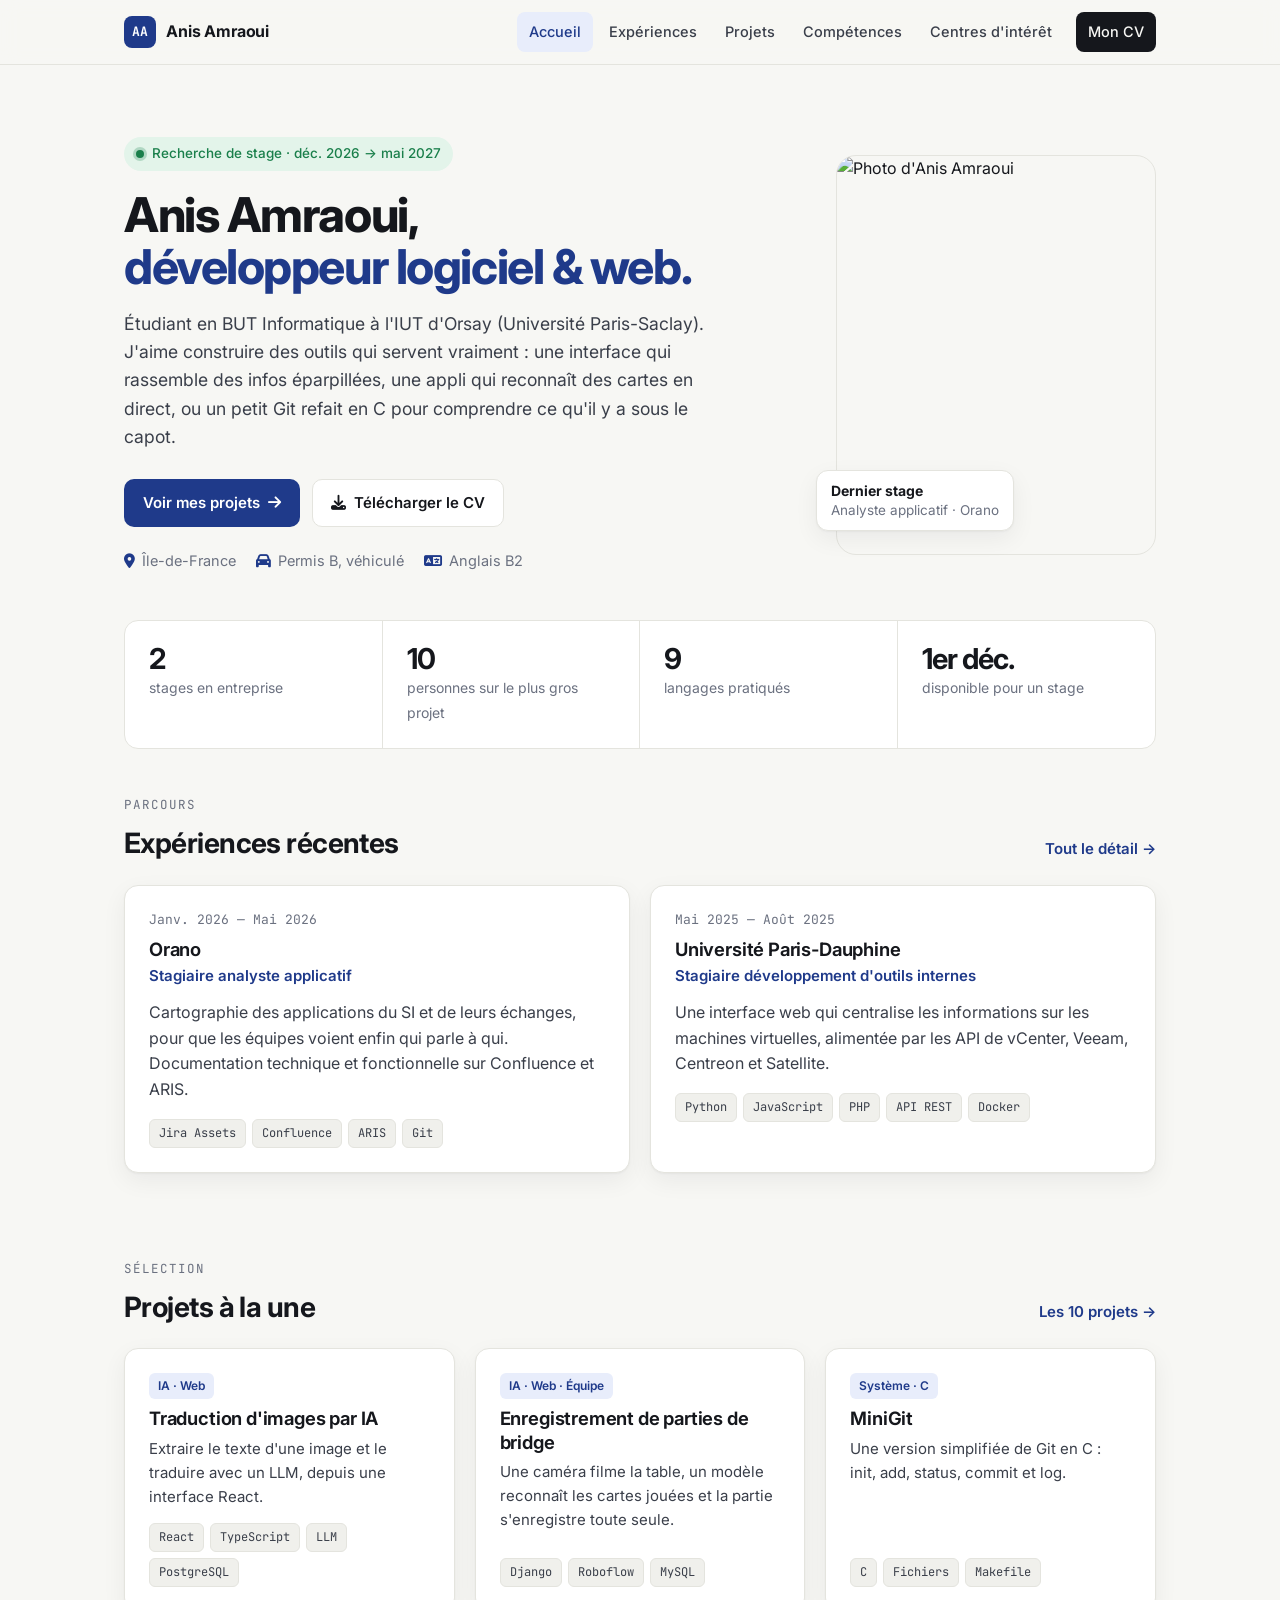
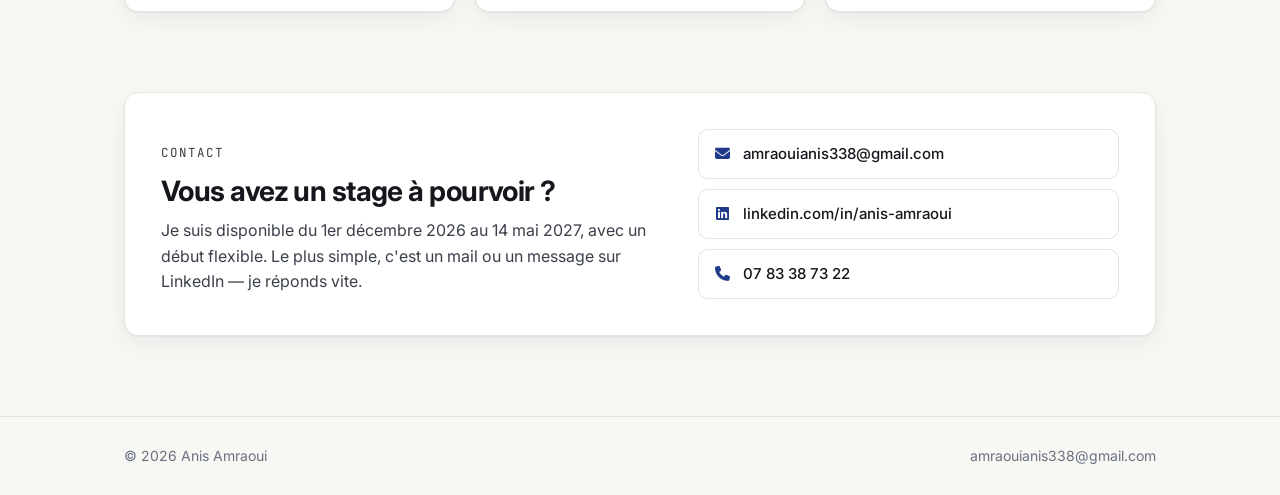
==== index.html @ b2e2ed03 "MAJ" ====
<!DOCTYPE html>
<html lang="fr">
<head>
  <meta charset="UTF-8">
  <meta name="viewport" content="width=device-width, initial-scale=1.0">
  <title>Anis Amraoui — Développeur logiciel & web</title>
  <meta name="description" content="Portfolio d'Anis Amraoui, étudiant en BUT Informatique à l'IUT d'Orsay. Recherche de stage en développement logiciel et web à partir de décembre 2026.">
  <link rel="preconnect" href="https://fonts.googleapis.com">
  <link rel="preconnect" href="https://fonts.gstatic.com" crossorigin>
  <link href="https://fonts.googleapis.com/css2?family=Inter:wght@400;500;600;700;800&family=JetBrains+Mono:wght@400;600&display=swap" rel="stylesheet">
  <link rel="stylesheet" href="https://cdnjs.cloudflare.com/ajax/libs/font-awesome/6.5.2/css/all.min.css">
  <link rel="stylesheet" href="css/main.css">
</head>
<body>
  <header class="site-header">
    <div class="container">
      <a href="index.html" class="brand"><span class="brand-mark">AA</span>Anis Amraoui</a>
      <button class="nav-toggle" aria-label="Ouvrir le menu" aria-expanded="false"><i class="fa-solid fa-bars"></i></button>
      <nav class="nav">
        <a href="index.html" aria-current="page">Accueil</a>
        <a href="experience.html">Expériences</a>
        <a href="Projetsrealises.html">Projets</a>
        <a href="competences.html">Compétences</a>
        <a href="centreInterets.html">Centres d'intérêt</a>
        <a href="cv.html" class="nav-cta">Mon CV</a>
      </nav>
    </div>
  </header>

  <main>
    <section class="hero">
      <div class="container hero-grid">
        <div>
          <span class="badge">Recherche de stage · déc. 2026 → mai 2027</span>
          <h1>Anis Amraoui,<br><span>développeur logiciel & web.</span></h1>
          <p class="lead">
            Étudiant en BUT Informatique à l'IUT d'Orsay (Université Paris-Saclay).
            J'aime construire des outils qui servent vraiment : une interface qui rassemble
            des infos éparpillées, une appli qui reconnaît des cartes en direct, ou un petit Git
            refait en C pour comprendre ce qu'il y a sous le capot.
          </p>
          <div class="btn-row">
            <a href="Projetsrealises.html" class="btn btn-primary">Voir mes projets <i class="fa-solid fa-arrow-right"></i></a>
            <a href="pdf/CV_Anis_AMRAOUI.pdf" class="btn btn-ghost" download><i class="fa-solid fa-download"></i> Télécharger le CV</a>
          </div>
          <div class="hero-meta">
            <span><i class="fa-solid fa-location-dot"></i>Île-de-France</span>
            <span><i class="fa-solid fa-car"></i>Permis B, véhiculé</span>
            <span><i class="fa-solid fa-language"></i>Anglais B2</span>
          </div>
        </div>
        <figure class="hero-photo">
          <img src="img/photoAnis.jpeg" alt="Photo d'Anis Amraoui">
          <figcaption><strong>Dernier stage</strong><span>Analyste applicatif · Orano</span></figcaption>
        </figure>
      </div>
    </section>

    <section class="container">
      <div class="stats">
        <div class="stat"><b>2</b><span>stages en entreprise</span></div>
        <div class="stat"><b>10</b><span>personnes sur le plus gros projet</span></div>
        <div class="stat"><b>9</b><span>langages pratiqués</span></div>
        <div class="stat"><b>1er déc.</b><span>disponible pour un stage</span></div>
      </div>
    </section>

    <section class="section">
      <div class="container">
        <div class="section-head">
          <div>
            <p class="eyebrow">Parcours</p>
            <h2>Expériences récentes</h2>
          </div>
          <a href="experience.html" class="link-arrow">Tout le détail →</a>
        </div>
        <div class="grid grid-2">
          <article class="card">
            <p class="xp-date">Janv. 2026 — Mai 2026</p>
            <h3 style="margin-top:8px">Orano</h3>
            <p class="xp-role">Stagiaire analyste applicatif</p>
            <p style="color:var(--ink-2);margin:12px 0 16px">
              Cartographie des applications du SI et de leurs échanges, pour que les équipes
              voient enfin qui parle à qui. Documentation technique et fonctionnelle sur Confluence et ARIS.
            </p>
            <div class="chips"><span class="chip">Jira Assets</span><span class="chip">Confluence</span><span class="chip">ARIS</span><span class="chip">Git</span></div>
          </article>
          <article class="card">
            <p class="xp-date">Mai 2025 — Août 2025</p>
            <h3 style="margin-top:8px">Université Paris-Dauphine</h3>
            <p class="xp-role">Stagiaire développement d'outils internes</p>
            <p style="color:var(--ink-2);margin:12px 0 16px">
              Une interface web qui centralise les informations sur les machines virtuelles,
              alimentée par les API de vCenter, Veeam, Centreon et Satellite.
            </p>
            <div class="chips"><span class="chip">Python</span><span class="chip">JavaScript</span><span class="chip">PHP</span><span class="chip">API REST</span><span class="chip">Docker</span></div>
          </article>
        </div>
      </div>
    </section>

    <section class="section">
      <div class="container">
        <div class="section-head">
          <div>
            <p class="eyebrow">Sélection</p>
            <h2>Projets à la une</h2>
          </div>
          <a href="Projetsrealises.html" class="link-arrow">Les 10 projets →</a>
        </div>
        <div class="grid grid-3">
          <a href="Projetsrealises.html#traduction" class="card mini-project">
            <span class="project-kind" style="align-self:start">IA · Web</span>
            <h3>Traduction d'images par IA</h3>
            <p>Extraire le texte d'une image et le traduire avec un LLM, depuis une interface React.</p>
            <div class="chips"><span class="chip">React</span><span class="chip">TypeScript</span><span class="chip">LLM</span><span class="chip">PostgreSQL</span></div>
          </a>
          <a href="Projetsrealises.html#bridge" class="card mini-project">
            <span class="project-kind" style="align-self:start">IA · Web · Équipe</span>
            <h3>Enregistrement de parties de bridge</h3>
            <p>Une caméra filme la table, un modèle reconnaît les cartes jouées et la partie s'enregistre toute seule.</p>
            <div class="chips"><span class="chip">Django</span><span class="chip">Roboflow</span><span class="chip">MySQL</span></div>
          </a>
          <a href="Projetsrealises.html#minigit" class="card mini-project">
            <span class="project-kind" style="align-self:start">Système · C</span>
            <h3>MiniGit</h3>
            <p>Une version simplifiée de Git en C : init, add, status, commit et log.</p>
            <div class="chips"><span class="chip">C</span><span class="chip">Fichiers</span><span class="chip">Makefile</span></div>
          </a>
        </div>
      </div>
    </section>

    <section class="section" id="contact">
      <div class="container">
        <div class="card contact-card">
          <div>
            <p class="eyebrow">Contact</p>
            <h2>Vous avez un stage à pourvoir ?</h2>
            <p>
              Je suis disponible du 1er décembre 2026 au 14 mai 2027, avec un début flexible.
              Le plus simple, c'est un mail ou un message sur LinkedIn — je réponds vite.
            </p>
          </div>
          <div class="contact-links">
            <a href="mailto:amraouianis338@gmail.com"><i class="fa-solid fa-envelope"></i>amraouianis338@gmail.com</a>
            <a href="https://linkedin.com/in/anis-amraoui-61930b347" target="_blank" rel="noopener"><i class="fa-brands fa-linkedin"></i>linkedin.com/in/anis-amraoui</a>
            <a href="tel:+33783387322"><i class="fa-solid fa-phone"></i>07 83 38 73 22</a>
          </div>
        </div>
      </div>
    </section>
  </main>

  <footer class="site-footer">
    <div class="container">
      <span>© <span class="year">2026</span> Anis Amraoui</span>
      <a href="mailto:amraouianis338@gmail.com">amraouianis338@gmail.com</a>
    </div>
  </footer>

  <script src="js/main.js"></script>
</body>
</html>
---- css/main.css ----
:root {
  --bg: #f7f7f4;
  --surface: #ffffff;
  --surface-2: #f0f0ec;
  --ink: #15171c;
  --ink-2: #3a3f4a;
  --muted: #6b7180;
  --line: #e4e4de;
  --accent: #1f3a8a;
  --accent-ink: #ffffff;
  --accent-soft: #e8edfb;
  --ok: #1a7f4b;
  --ok-soft: #e3f4ea;
  --radius: 14px;
  --shadow: 0 1px 2px rgba(20, 23, 28, .04), 0 8px 24px rgba(20, 23, 28, .06);
  --max: 1080px;
  --font: "Inter", system-ui, -apple-system, "Segoe UI", Roboto, sans-serif;
  --mono: "JetBrains Mono", ui-monospace, "SF Mono", Menlo, monospace;
}

@media (prefers-color-scheme: dark) {
  :root {
    --bg: #0f1115;
    --surface: #161920;
    --surface-2: #1d2129;
    --ink: #eceef2;
    --ink-2: #c4c8d1;
    --muted: #8d94a3;
    --line: #272b35;
    --accent: #8fa8ff;
    --accent-ink: #0f1115;
    --accent-soft: #1d2540;
    --ok: #5fd39a;
    --ok-soft: #14291f;
    --shadow: 0 1px 2px rgba(0, 0, 0, .3), 0 8px 24px rgba(0, 0, 0, .25);
  }
}

*, *::before, *::after { box-sizing: border-box; }
* { margin: 0; padding: 0; }

html { scroll-behavior: smooth; }

body {
  font-family: var(--font);
  background: var(--bg);
  color: var(--ink);
  line-height: 1.6;
  font-size: 16px;
  -webkit-font-smoothing: antialiased;
}

img { max-width: 100%; display: block; }
a { color: inherit; }
ul { list-style: none; }

.container {
  width: 100%;
  max-width: var(--max);
  margin: 0 auto;
  padding: 0 24px;
}

/* ---------- Header ---------- */

.site-header {
  position: sticky;
  top: 0;
  z-index: 50;
  background: color-mix(in srgb, var(--bg) 85%, transparent);
  backdrop-filter: saturate(160%) blur(10px);
  -webkit-backdrop-filter: saturate(160%) blur(10px);
  border-bottom: 1px solid var(--line);
}

.site-header .container {
  display: flex;
  align-items: center;
  justify-content: space-between;
  height: 64px;
}

.brand {
  font-weight: 700;
  letter-spacing: -.01em;
  text-decoration: none;
  display: flex;
  align-items: center;
  gap: 10px;
}

.brand-mark {
  width: 32px;
  height: 32px;
  border-radius: 8px;
  background: var(--accent);
  color: var(--accent-ink);
  display: grid;
  place-items: center;
  font-family: var(--mono);
  font-size: 13px;
  font-weight: 700;
}

.nav { display: flex; align-items: center; gap: 4px; }

.nav a {
  text-decoration: none;
  color: var(--ink-2);
  font-size: 14.5px;
  font-weight: 500;
  padding: 8px 12px;
  border-radius: 8px;
  transition: background .15s, color .15s;
}

.nav a:hover { background: var(--surface-2); color: var(--ink); }
.nav a[aria-current="page"] { color: var(--accent); background: var(--accent-soft); }

.nav .nav-cta {
  margin-left: 8px;
  background: var(--ink);
  color: var(--bg);
}
.nav .nav-cta:hover { background: var(--accent); color: var(--accent-ink); }

.nav-toggle {
  display: none;
  background: none;
  border: 1px solid var(--line);
  border-radius: 8px;
  width: 40px;
  height: 40px;
  color: var(--ink);
  font-size: 18px;
  cursor: pointer;
}

@media (max-width: 860px) {
  .nav-toggle { display: grid; place-items: center; }
  .nav {
    position: absolute;
    top: 64px;
    left: 0;
    right: 0;
    flex-direction: column;
    align-items: stretch;
    gap: 2px;
    padding: 12px 16px 20px;
    background: var(--bg);
    border-bottom: 1px solid var(--line);
    display: none;
  }
  .nav.open { display: flex; }
  .nav a { padding: 12px; }
  .nav .nav-cta { margin: 8px 0 0; text-align: center; }
}

/* ---------- Typo & sections ---------- */

main { padding-bottom: 40px; }

.page-head { padding: 64px 0 32px; }

.eyebrow {
  font-family: var(--mono);
  font-size: 12.5px;
  letter-spacing: .08em;
  text-transform: uppercase;
  color: var(--accent);
  margin-bottom: 12px;
}

h1 {
  font-size: clamp(2rem, 4.5vw, 3rem);
  line-height: 1.1;
  letter-spacing: -.03em;
  font-weight: 750;
}

h2 {
  font-size: clamp(1.4rem, 2.6vw, 1.75rem);
  letter-spacing: -.02em;
  line-height: 1.2;
  font-weight: 700;
}

h3 { font-size: 1.15rem; letter-spacing: -.01em; line-height: 1.3; font-weight: 650; }

.lead {
  font-size: 1.1rem;
  color: var(--ink-2);
  max-width: 64ch;
  margin-top: 16px;
}

.section { padding: 40px 0; }

.section-head {
  display: flex;
  align-items: end;
  justify-content: space-between;
  gap: 16px;
  margin-bottom: 24px;
  flex-wrap: wrap;
}

.section-head p { color: var(--muted); max-width: 60ch; margin-top: 6px; }

.link-arrow {
  color: var(--accent);
  text-decoration: none;
  font-weight: 600;
  font-size: 15px;
  white-space: nowrap;
}
.link-arrow:hover { text-decoration: underline; text-underline-offset: 3px; }

/* ---------- Buttons & chips ---------- */

.btn {
  display: inline-flex;
  align-items: center;
  gap: 8px;
  padding: 11px 18px;
  border-radius: 10px;
  font-weight: 600;
  font-size: 15px;
  text-decoration: none;
  border: 1px solid transparent;
  cursor: pointer;
  transition: transform .12s, background .15s, border-color .15s;
}
.btn:active { transform: translateY(1px); }
.btn-primary { background: var(--accent); color: var(--accent-ink); }
.btn-primary:hover { filter: brightness(1.08); }
.btn-ghost { border-color: var(--line); background: var(--surface); color: var(--ink); }
.btn-ghost:hover { border-color: var(--ink-2); }

.btn-row { display: flex; gap: 12px; flex-wrap: wrap; margin-top: 28px; }

.chips { display: flex; flex-wrap: wrap; gap: 6px; }

.chip {
  font-family: var(--mono);
  font-size: 12px;
  padding: 4px 9px;
  border-radius: 6px;
  background: var(--surface-2);
  color: var(--ink-2);
  border: 1px solid var(--line);
  white-space: nowrap;
}

.badge {
  display: inline-flex;
  align-items: center;
  gap: 8px;
  font-size: 13.5px;
  font-weight: 500;
  padding: 6px 12px;
  border-radius: 999px;
  background: var(--ok-soft);
  color: var(--ok);
}
.badge::before {
  content: "";
  width: 8px;
  height: 8px;
  border-radius: 50%;
  background: currentColor;
  box-shadow: 0 0 0 3px color-mix(in srgb, currentColor 25%, transparent);
}

/* ---------- Cards ---------- */

.card {
  background: var(--surface);
  border: 1px solid var(--line);
  border-radius: var(--radius);
  padding: 24px;
  box-shadow: var(--shadow);
}

.grid { display: grid; gap: 20px; }
.grid-2 { grid-template-columns: repeat(2, minmax(0, 1fr)); }
.grid-3 { grid-template-columns: repeat(3, minmax(0, 1fr)); }

@media (max-width: 860px) {
  .grid-2, .grid-3 { grid-template-columns: 1fr; }
}

/* ---------- Hero ---------- */

.hero { padding: 72px 0 48px; }

.hero-grid {
  display: grid;
  grid-template-columns: 1.6fr 1fr;
  gap: 48px;
  align-items: center;
}

.hero h1 { margin-top: 18px; }
.hero h1 span { color: var(--accent); }

.hero-photo {
  position: relative;
  justify-self: end;
  width: 100%;
  max-width: 320px;
}

.hero-photo img {
  width: 100%;
  aspect-ratio: 4 / 5;
  object-fit: cover;
  border-radius: 20px;
  border: 1px solid var(--line);
}

.hero-photo figcaption {
  position: absolute;
  left: -20px;
  bottom: 24px;
  background: var(--surface);
  border: 1px solid var(--line);
  border-radius: 12px;
  padding: 10px 14px;
  box-shadow: var(--shadow);
  font-size: 13.5px;
  line-height: 1.4;
}
.hero-photo figcaption strong { display: block; font-size: 14px; }
.hero-photo figcaption span { color: var(--muted); }

.hero-meta {
  display: flex;
  flex-wrap: wrap;
  gap: 8px 20px;
  margin-top: 22px;
  color: var(--muted);
  font-size: 14.5px;
}
.hero-meta i { color: var(--accent); margin-right: 7px; }

@media (max-width: 860px) {
  .hero { padding: 40px 0 24px; }
  .hero-grid { grid-template-columns: 1fr; gap: 32px; }
  .hero-photo { justify-self: start; max-width: 240px; order: -1; }
  .hero-photo figcaption { left: auto; right: -16px; }
}

.stats {
  display: grid;
  grid-template-columns: repeat(4, 1fr);
  border: 1px solid var(--line);
  border-radius: var(--radius);
  background: var(--surface);
  overflow: hidden;
}
.stat { padding: 22px 24px; border-right: 1px solid var(--line); }
.stat:last-child { border-right: 0; }
.stat b { display: block; font-size: 1.8rem; letter-spacing: -.03em; line-height: 1.1; }
.stat span { color: var(--muted); font-size: 14px; }

@media (max-width: 860px) {
  .stats { grid-template-columns: repeat(2, 1fr); }
  .stat:nth-child(2) { border-right: 0; }
  .stat:nth-child(-n+2) { border-bottom: 1px solid var(--line); }
}

/* ---------- Experience timeline ---------- */

.timeline { position: relative; display: grid; gap: 24px; }

.xp {
  display: grid;
  grid-template-columns: 200px 1fr;
  gap: 32px;
}

.xp-side { padding-top: 26px; }
.xp-date { font-family: var(--mono); font-size: 13px; color: var(--muted); }
.xp-duration { font-size: 13px; color: var(--muted); margin-top: 2px; }

.xp-head {
  display: flex;
  justify-content: space-between;
  gap: 16px;
  align-items: start;
  flex-wrap: wrap;
}
.xp-role { color: var(--accent); font-weight: 600; font-size: 15px; margin-top: 2px; }
.xp-place { color: var(--muted); font-size: 14px; }

.xp-body { margin-top: 18px; display: grid; gap: 18px; }
.xp-body h4 {
  font-size: 12.5px;
  text-transform: uppercase;
  letter-spacing: .07em;
  color: var(--muted);
  font-weight: 600;
  margin-bottom: 6px;
}
.xp-body p { color: var(--ink-2); }

.bullets { display: grid; gap: 8px; }
.bullets li { position: relative; padding-left: 20px; color: var(--ink-2); }
.bullets li::before {
  content: "";
  position: absolute;
  left: 2px;
  top: .7em;
  width: 7px;
  height: 2px;
  background: var(--accent);
}

@media (max-width: 860px) {
  .xp { grid-template-columns: 1fr; gap: 8px; }
  .xp-side { padding-top: 0; display: flex; gap: 12px; align-items: baseline; }
}

.compact-list { display: grid; }
.compact-list li {
  display: grid;
  grid-template-columns: 1fr auto;
  gap: 4px 16px;
  padding: 16px 0;
  border-bottom: 1px solid var(--line);
}
.compact-list li:last-child { border-bottom: 0; }
.compact-list .what { font-weight: 600; }
.compact-list .what span { font-weight: 400; color: var(--muted); }
.compact-list .when { font-family: var(--mono); font-size: 13px; color: var(--muted); }
.compact-list .desc { grid-column: 1 / -1; color: var(--ink-2); font-size: 15px; }

@media (max-width: 560px) {
  .compact-list li { grid-template-columns: 1fr; }
}

/* ---------- Projects ---------- */

.filters { display: flex; flex-wrap: wrap; gap: 8px; margin-bottom: 28px; }

.filter {
  font: inherit;
  font-size: 14px;
  font-weight: 500;
  padding: 7px 14px;
  border-radius: 999px;
  border: 1px solid var(--line);
  background: var(--surface);
  color: var(--ink-2);
  cursor: pointer;
}
.filter:hover { border-color: var(--ink-2); }
.filter[aria-pressed="true"] { background: var(--ink); color: var(--bg); border-color: var(--ink); }

.projects { display: grid; gap: 20px; }

.project {
  display: grid;
  grid-template-columns: 1fr 260px;
  gap: 32px;
}
.project[hidden] { display: none; }

.project-top { display: flex; align-items: center; gap: 10px; flex-wrap: wrap; margin-bottom: 10px; }
.project-year { font-family: var(--mono); font-size: 13px; color: var(--muted); }
.project-kind {
  font-size: 12px;
  font-weight: 600;
  padding: 3px 9px;
  border-radius: 6px;
  background: var(--accent-soft);
  color: var(--accent);
}

.project h3 { font-size: 1.3rem; }
.project h3 a { text-decoration: none; }
.project h3 a:hover { text-decoration: underline; text-underline-offset: 3px; }
.project .summary { color: var(--ink-2); margin: 10px 0 16px; }

.project-aside {
  border-left: 1px solid var(--line);
  padding-left: 24px;
  display: grid;
  gap: 18px;
  align-content: start;
}
.project-aside h4 {
  font-size: 12.5px;
  text-transform: uppercase;
  letter-spacing: .07em;
  color: var(--muted);
  font-weight: 600;
  margin-bottom: 8px;
}
.project-aside dl { display: grid; gap: 10px; font-size: 14.5px; }
.project-aside dt { color: var(--muted); font-size: 13px; }
.project-aside dd { font-weight: 500; }

@media (max-width: 860px) {
  .project { grid-template-columns: 1fr; gap: 20px; }
  .project-aside { border-left: 0; padding-left: 0; border-top: 1px solid var(--line); padding-top: 18px; }
}

.mini-project h3 { margin: 8px 0 6px; }
.mini-project p { color: var(--ink-2); font-size: 15px; margin-bottom: 14px; }
.mini-project { display: flex; flex-direction: column; text-decoration: none; transition: border-color .15s, transform .15s; }
.mini-project .chips { margin-top: auto; }
a.mini-project:hover { border-color: var(--accent); transform: translateY(-2px); }

/* ---------- Skills ---------- */

.skill-group h3 {
  display: flex;
  align-items: center;
  gap: 10px;
  margin-bottom: 4px;
}
.skill-group h3 i { color: var(--accent); font-size: 16px; }
.skill-group > p { color: var(--muted); font-size: 14.5px; margin-bottom: 14px; }

.skill-table { width: 100%; border-collapse: collapse; font-size: 15px; }
.skill-table th, .skill-table td {
  text-align: left;
  padding: 12px 0;
  border-top: 1px solid var(--line);
  vertical-align: top;
}
.skill-table th { width: 34%; font-weight: 600; padding-right: 16px; }
.skill-table td { color: var(--ink-2); }

.level { display: block; font-weight: 400; color: var(--muted); font-size: 12.5px; font-family: var(--mono); margin-top: 2px; }

.soft { display: grid; gap: 4px; }
.soft b { font-weight: 600; }
.soft span { color: var(--ink-2); font-size: 15px; }

/* ---------- Interests ---------- */

.interest i {
  width: 42px;
  height: 42px;
  border-radius: 10px;
  display: grid;
  place-items: center;
  background: var(--accent-soft);
  color: var(--accent);
  margin-bottom: 16px;
}
.interest p { color: var(--ink-2); margin-top: 8px; }

/* ---------- CV ---------- */

.cv-frame {
  width: 100%;
  height: 80vh;
  min-height: 600px;
  border: 1px solid var(--line);
  border-radius: var(--radius);
  background: var(--surface);
}

/* ---------- Contact & footer ---------- */

.contact-card {
  display: grid;
  grid-template-columns: 1.2fr 1fr;
  gap: 32px;
  align-items: center;
  padding: 36px;
}
.contact-card p { color: var(--ink-2); margin-top: 10px; }

.contact-links { display: grid; gap: 10px; }
.contact-links a {
  display: flex;
  align-items: center;
  gap: 12px;
  padding: 12px 14px;
  border: 1px solid var(--line);
  border-radius: 10px;
  text-decoration: none;
  font-weight: 500;
  font-size: 15px;
  transition: border-color .15s;
  overflow-wrap: anywhere;
}
.contact-links a:hover { border-color: var(--accent); }
.contact-links i { color: var(--accent); width: 18px; text-align: center; }

@media (max-width: 860px) {
  .contact-card { grid-template-columns: 1fr; padding: 24px; }
}

.site-footer {
  border-top: 1px solid var(--line);
  padding: 28px 0;
  color: var(--muted);
  font-size: 14px;
}
.site-footer .container { display: flex; justify-content: space-between; gap: 16px; flex-wrap: wrap; }
.site-footer a { text-decoration: none; }
.site-footer a:hover { color: var(--ink); }

@media (max-width: 560px) {
  .container { padding: 0 16px; }
  .card { padding: 20px; }
  .page-head { padding: 40px 0 20px; }
}

@media (prefers-reduced-motion: reduce) {
  html { scroll-behavior: auto; }
  * { transition: none !important; }
}

code {
  font-family: var(--mono);
  font-size: .88em;
  padding: 1px 6px;
  border-radius: 5px;
  background: var(--surface-2);
  border: 1px solid var(--line);
}
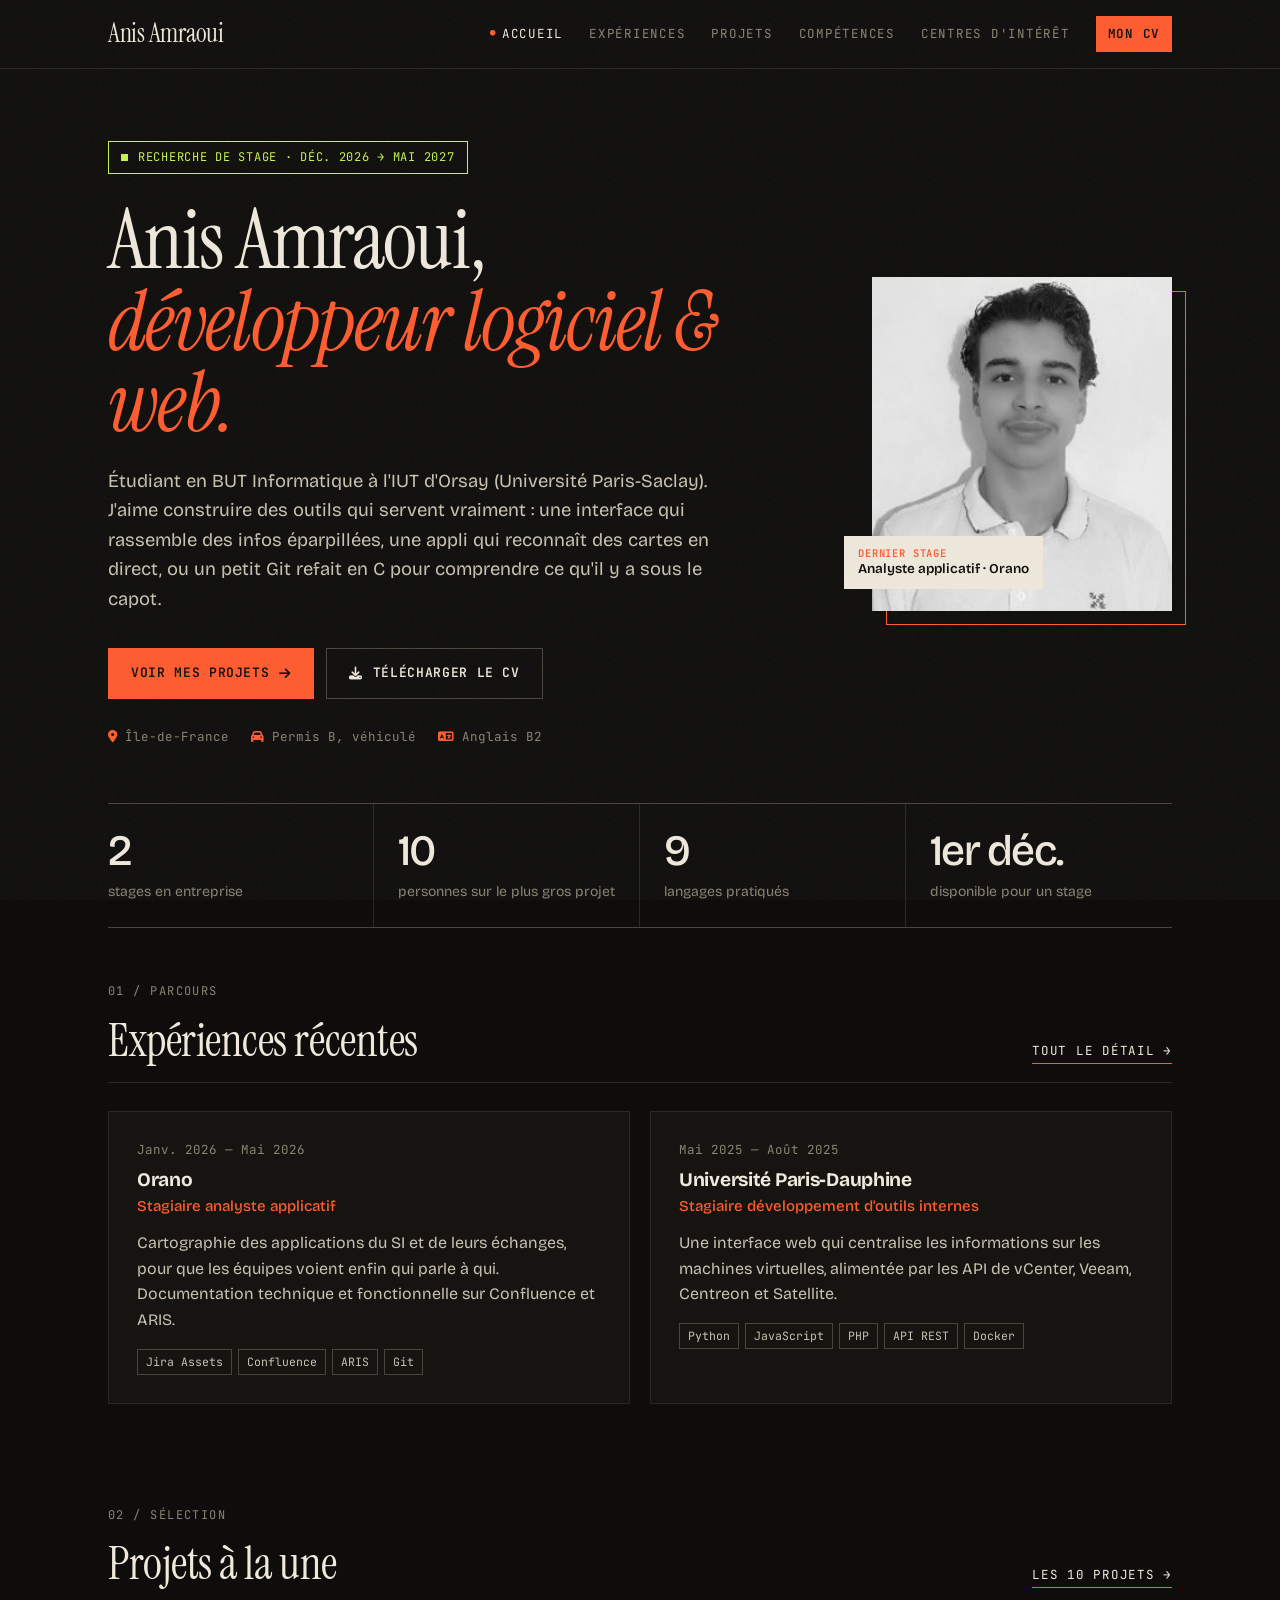
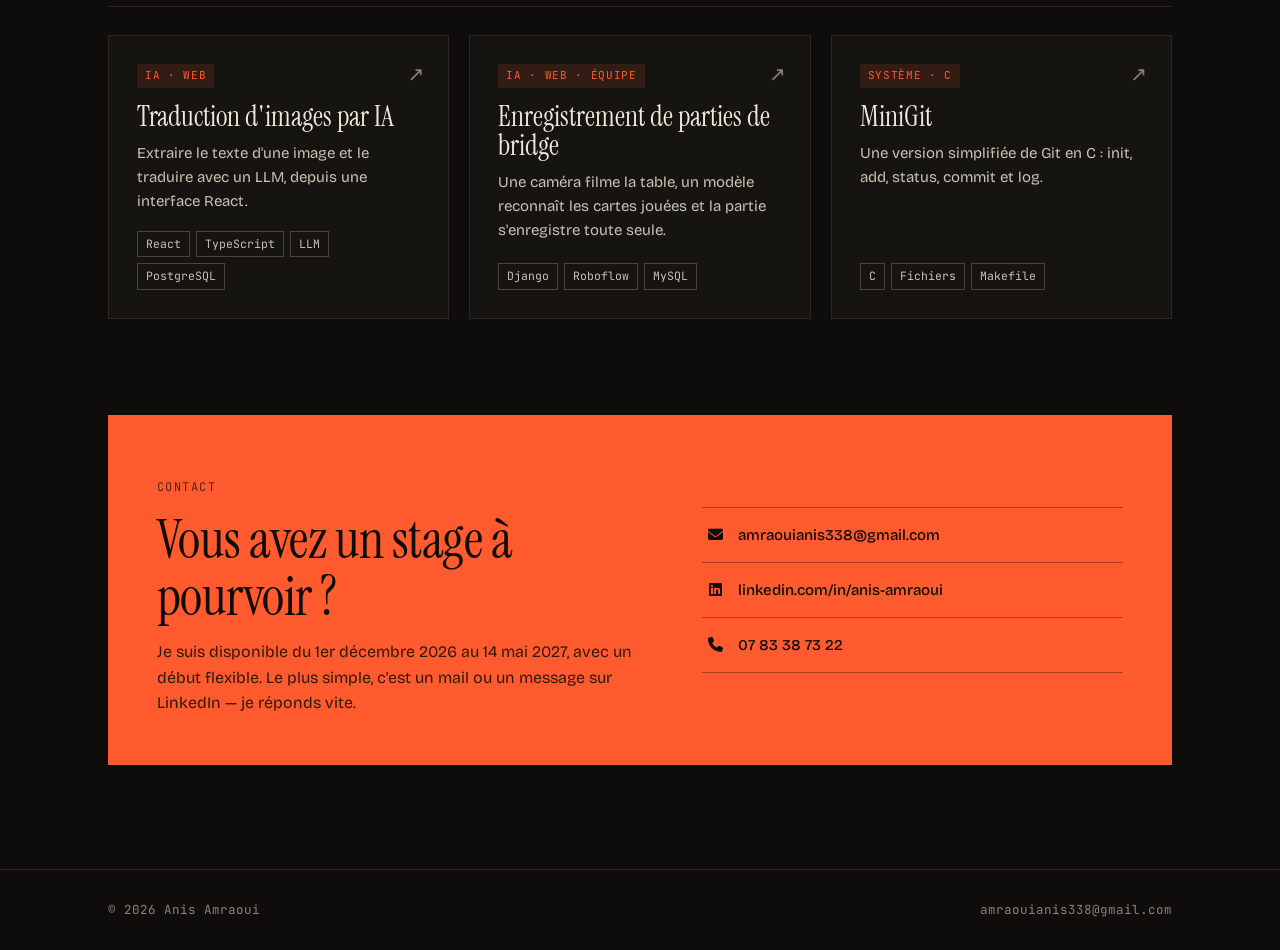
==== commit 3dcc754c: "Nouvelle DA sombre, photo du CV, coût des tokens sur le projet IA - Refonte du style : fond sombre, " ====
--- a/index.html
+++ b/index.html
@@ -7,14 +7,14 @@
   <meta name="description" content="Portfolio d'Anis Amraoui, étudiant en BUT Informatique à l'IUT d'Orsay. Recherche de stage en développement logiciel et web à partir de décembre 2026.">
   <link rel="preconnect" href="https://fonts.googleapis.com">
   <link rel="preconnect" href="https://fonts.gstatic.com" crossorigin>
-  <link href="https://fonts.googleapis.com/css2?family=Inter:wght@400;500;600;700;800&family=JetBrains+Mono:wght@400;600&display=swap" rel="stylesheet">
+  <link href="https://fonts.googleapis.com/css2?family=Bricolage+Grotesque:opsz,wght@12..96,400;12..96,500;12..96,700;12..96,800&family=Instrument+Serif:ital@0;1&family=JetBrains+Mono:wght@400;600&display=swap" rel="stylesheet">
   <link rel="stylesheet" href="https://cdnjs.cloudflare.com/ajax/libs/font-awesome/6.5.2/css/all.min.css">
   <link rel="stylesheet" href="css/main.css">
 </head>
 <body>
   <header class="site-header">
     <div class="container">
-      <a href="index.html" class="brand"><span class="brand-mark">AA</span>Anis Amraoui</a>
+      <a href="index.html" class="brand">Anis Amraoui</a>
       <button class="nav-toggle" aria-label="Ouvrir le menu" aria-expanded="false"><i class="fa-solid fa-bars"></i></button>
       <nav class="nav">
         <a href="index.html" aria-current="page">Accueil</a>
@@ -50,7 +50,7 @@
           </div>
         </div>
         <figure class="hero-photo">
-          <img src="img/photoAnis.jpeg" alt="Photo d'Anis Amraoui">
+          <img src="img/photoCV.jpg" alt="Photo d'Anis Amraoui">
           <figcaption><strong>Dernier stage</strong><span>Analyste applicatif · Orano</span></figcaption>
         </figure>
       </div>
--- a/css/main.css
+++ b/css/main.css
@@ -1,39 +1,27 @@
+/* ==========================================================
+   Anis Amraoui — portfolio
+   DA : éditorial sombre, papier sur encre, accent vermillon
+   ========================================================== */
+
 :root {
-  --bg: #f7f7f4;
-  --surface: #ffffff;
-  --surface-2: #f0f0ec;
-  --ink: #15171c;
-  --ink-2: #3a3f4a;
-  --muted: #6b7180;
-  --line: #e4e4de;
-  --accent: #1f3a8a;
-  --accent-ink: #ffffff;
-  --accent-soft: #e8edfb;
-  --ok: #1a7f4b;
-  --ok-soft: #e3f4ea;
-  --radius: 14px;
-  --shadow: 0 1px 2px rgba(20, 23, 28, .04), 0 8px 24px rgba(20, 23, 28, .06);
-  --max: 1080px;
-  --font: "Inter", system-ui, -apple-system, "Segoe UI", Roboto, sans-serif;
+  --bg: #0e0d0b;
+  --surface: #151411;
+  --surface-2: #1d1b17;
+  --ink: #efe9dc;
+  --ink-2: #c9c2b2;
+  --muted: #8a8374;
+  --line: #2b2823;
+  --line-strong: #4a453c;
+  --accent: #ff5b2e;
+  --accent-ink: #0e0d0b;
+  --accent-soft: rgba(255, 91, 46, .12);
+  --ok: #c6f24e;
+  --ok-soft: rgba(198, 242, 78, .1);
+  --radius: 0px;
+  --max: 1120px;
+  --font: "Bricolage Grotesque", system-ui, -apple-system, "Segoe UI", sans-serif;
+  --serif: "Instrument Serif", Georgia, "Times New Roman", serif;
   --mono: "JetBrains Mono", ui-monospace, "SF Mono", Menlo, monospace;
-}
-
-@media (prefers-color-scheme: dark) {
-  :root {
-    --bg: #0f1115;
-    --surface: #161920;
-    --surface-2: #1d2129;
-    --ink: #eceef2;
-    --ink-2: #c4c8d1;
-    --muted: #8d94a3;
-    --line: #272b35;
-    --accent: #8fa8ff;
-    --accent-ink: #0f1115;
-    --accent-soft: #1d2540;
-    --ok: #5fd39a;
-    --ok-soft: #14291f;
-    --shadow: 0 1px 2px rgba(0, 0, 0, .3), 0 8px 24px rgba(0, 0, 0, .25);
-  }
 }
 
 *, *::before, *::after { box-sizing: border-box; }
@@ -48,7 +36,21 @@
   line-height: 1.6;
   font-size: 16px;
   -webkit-font-smoothing: antialiased;
-}
+  position: relative;
+}
+
+/* grain léger */
+body::before {
+  content: "";
+  position: fixed;
+  inset: 0;
+  pointer-events: none;
+  z-index: 100;
+  opacity: .06;
+  background-image: url("data:image/svg+xml,%3Csvg xmlns='http://www.w3.org/2000/svg' width='160' height='160'%3E%3Cfilter id='n'%3E%3CfeTurbulence type='fractalNoise' baseFrequency='.85' numOctaves='3' stitchTiles='stitch'/%3E%3C/filter%3E%3Crect width='100%25' height='100%25' filter='url(%23n)'/%3E%3C/svg%3E");
+}
+
+::selection { background: var(--accent); color: var(--accent-ink); }
 
 img { max-width: 100%; display: block; }
 a { color: inherit; }
@@ -58,7 +60,7 @@
   width: 100%;
   max-width: var(--max);
   margin: 0 auto;
-  padding: 0 24px;
+  padding: 0 28px;
 }
 
 /* ---------- Header ---------- */
@@ -67,9 +69,7 @@
   position: sticky;
   top: 0;
   z-index: 50;
-  background: color-mix(in srgb, var(--bg) 85%, transparent);
-  backdrop-filter: saturate(160%) blur(10px);
-  -webkit-backdrop-filter: saturate(160%) blur(10px);
+  background: var(--bg);
   border-bottom: 1px solid var(--line);
 }
 
@@ -77,302 +77,334 @@
   display: flex;
   align-items: center;
   justify-content: space-between;
-  height: 64px;
+  height: 68px;
 }
 
 .brand {
-  font-weight: 700;
+  font-family: var(--serif);
+  font-size: 1.6rem;
+  line-height: 1;
+  text-decoration: none;
   letter-spacing: -.01em;
-  text-decoration: none;
-  display: flex;
-  align-items: center;
-  gap: 10px;
-}
-
-.brand-mark {
-  width: 32px;
-  height: 32px;
-  border-radius: 8px;
-  background: var(--accent);
-  color: var(--accent-ink);
-  display: grid;
-  place-items: center;
-  font-family: var(--mono);
-  font-size: 13px;
-  font-weight: 700;
-}
-
-.nav { display: flex; align-items: center; gap: 4px; }
+}
+.brand:hover { color: var(--accent); }
+
+.nav { display: flex; align-items: center; gap: 2px; }
 
 .nav a {
   text-decoration: none;
-  color: var(--ink-2);
-  font-size: 14.5px;
-  font-weight: 500;
+  color: var(--muted);
+  font-family: var(--mono);
+  font-size: 12.5px;
+  text-transform: uppercase;
+  letter-spacing: .06em;
   padding: 8px 12px;
-  border-radius: 8px;
-  transition: background .15s, color .15s;
-}
-
-.nav a:hover { background: var(--surface-2); color: var(--ink); }
-.nav a[aria-current="page"] { color: var(--accent); background: var(--accent-soft); }
+  transition: color .15s;
+}
+
+.nav a:hover { color: var(--ink); }
+.nav a[aria-current="page"] { color: var(--ink); }
+.nav a[aria-current="page"]::before { content: "● "; color: var(--accent); font-size: 9px; vertical-align: 2px; }
 
 .nav .nav-cta {
-  margin-left: 8px;
-  background: var(--ink);
-  color: var(--bg);
-}
-.nav .nav-cta:hover { background: var(--accent); color: var(--accent-ink); }
+  margin-left: 12px;
+  color: var(--accent-ink);
+  background: var(--accent);
+  font-weight: 600;
+}
+.nav .nav-cta:hover { background: var(--ink); color: var(--bg); }
 
 .nav-toggle {
   display: none;
   background: none;
-  border: 1px solid var(--line);
-  border-radius: 8px;
-  width: 40px;
-  height: 40px;
+  border: 1px solid var(--line-strong);
+  width: 42px;
+  height: 42px;
   color: var(--ink);
   font-size: 18px;
   cursor: pointer;
 }
 
-@media (max-width: 860px) {
+@media (max-width: 900px) {
   .nav-toggle { display: grid; place-items: center; }
   .nav {
     position: absolute;
-    top: 64px;
+    top: 68px;
     left: 0;
     right: 0;
     flex-direction: column;
     align-items: stretch;
-    gap: 2px;
-    padding: 12px 16px 20px;
+    gap: 0;
+    padding: 8px 16px 20px;
     background: var(--bg);
     border-bottom: 1px solid var(--line);
     display: none;
   }
   .nav.open { display: flex; }
-  .nav a { padding: 12px; }
-  .nav .nav-cta { margin: 8px 0 0; text-align: center; }
+  .nav a { padding: 14px 4px; border-bottom: 1px solid var(--line); font-size: 13px; }
+  .nav .nav-cta { margin: 14px 0 0; text-align: center; border-bottom: 0; }
 }
 
 /* ---------- Typo & sections ---------- */
 
-main { padding-bottom: 40px; }
-
-.page-head { padding: 64px 0 32px; }
+main { padding-bottom: 56px; counter-reset: section; }
+
+.page-head { padding: 80px 0 40px; border-bottom: 1px solid var(--line); margin-bottom: 40px; }
 
 .eyebrow {
   font-family: var(--mono);
-  font-size: 12.5px;
-  letter-spacing: .08em;
+  font-size: 12px;
+  letter-spacing: .12em;
   text-transform: uppercase;
   color: var(--accent);
-  margin-bottom: 12px;
+  margin-bottom: 14px;
+}
+
+.section-head .eyebrow::before {
+  counter-increment: section;
+  content: counter(section, decimal-leading-zero) " / ";
+  color: var(--muted);
 }
 
 h1 {
-  font-size: clamp(2rem, 4.5vw, 3rem);
-  line-height: 1.1;
-  letter-spacing: -.03em;
-  font-weight: 750;
+  font-family: var(--serif);
+  font-weight: 400;
+  font-size: clamp(2.6rem, 7vw, 5.2rem);
+  line-height: .98;
+  letter-spacing: -.02em;
 }
 
 h2 {
-  font-size: clamp(1.4rem, 2.6vw, 1.75rem);
-  letter-spacing: -.02em;
-  line-height: 1.2;
+  font-family: var(--serif);
+  font-weight: 400;
+  font-size: clamp(2rem, 4vw, 2.9rem);
+  line-height: 1.05;
+  letter-spacing: -.01em;
+}
+
+h3 {
+  font-size: 1.2rem;
+  letter-spacing: -.015em;
+  line-height: 1.25;
   font-weight: 700;
 }
 
-h3 { font-size: 1.15rem; letter-spacing: -.01em; line-height: 1.3; font-weight: 650; }
-
 .lead {
-  font-size: 1.1rem;
+  font-size: 1.15rem;
   color: var(--ink-2);
-  max-width: 64ch;
-  margin-top: 16px;
-}
-
-.section { padding: 40px 0; }
+  max-width: 60ch;
+  margin-top: 22px;
+}
+
+.section { padding: 48px 0; }
 
 .section-head {
   display: flex;
   align-items: end;
   justify-content: space-between;
   gap: 16px;
-  margin-bottom: 24px;
+  margin-bottom: 28px;
+  padding-bottom: 18px;
+  border-bottom: 1px solid var(--line);
   flex-wrap: wrap;
 }
 
 .section-head p { color: var(--muted); max-width: 60ch; margin-top: 6px; }
 
 .link-arrow {
-  color: var(--accent);
+  font-family: var(--mono);
+  font-size: 12.5px;
+  text-transform: uppercase;
+  letter-spacing: .06em;
+  color: var(--ink);
   text-decoration: none;
-  font-weight: 600;
-  font-size: 15px;
   white-space: nowrap;
-}
-.link-arrow:hover { text-decoration: underline; text-underline-offset: 3px; }
+  border-bottom: 1px solid var(--accent);
+  padding-bottom: 2px;
+}
+.link-arrow:hover { color: var(--accent); }
 
 /* ---------- Buttons & chips ---------- */
 
 .btn {
   display: inline-flex;
   align-items: center;
-  gap: 8px;
-  padding: 11px 18px;
-  border-radius: 10px;
+  gap: 10px;
+  padding: 14px 22px;
+  font-family: var(--mono);
+  font-size: 13px;
   font-weight: 600;
-  font-size: 15px;
+  text-transform: uppercase;
+  letter-spacing: .05em;
   text-decoration: none;
   border: 1px solid transparent;
   cursor: pointer;
-  transition: transform .12s, background .15s, border-color .15s;
-}
-.btn:active { transform: translateY(1px); }
+  transition: background .15s, color .15s, border-color .15s, transform .15s;
+}
 .btn-primary { background: var(--accent); color: var(--accent-ink); }
-.btn-primary:hover { filter: brightness(1.08); }
-.btn-ghost { border-color: var(--line); background: var(--surface); color: var(--ink); }
-.btn-ghost:hover { border-color: var(--ink-2); }
-
-.btn-row { display: flex; gap: 12px; flex-wrap: wrap; margin-top: 28px; }
+.btn-primary:hover { background: var(--ink); transform: translate(-3px, -3px); box-shadow: 3px 3px 0 var(--accent); }
+.btn-ghost { border-color: var(--line-strong); color: var(--ink); background: transparent; }
+.btn-ghost:hover { border-color: var(--ink); }
+
+.btn-row { display: flex; gap: 12px; flex-wrap: wrap; margin-top: 34px; }
 
 .chips { display: flex; flex-wrap: wrap; gap: 6px; }
 
 .chip {
   font-family: var(--mono);
-  font-size: 12px;
-  padding: 4px 9px;
-  border-radius: 6px;
-  background: var(--surface-2);
+  font-size: 11.5px;
+  padding: 3px 8px;
   color: var(--ink-2);
-  border: 1px solid var(--line);
+  border: 1px solid var(--line-strong);
   white-space: nowrap;
 }
 
 .badge {
   display: inline-flex;
   align-items: center;
-  gap: 8px;
-  font-size: 13.5px;
-  font-weight: 500;
+  gap: 10px;
+  font-family: var(--mono);
+  font-size: 12px;
+  text-transform: uppercase;
+  letter-spacing: .06em;
   padding: 6px 12px;
-  border-radius: 999px;
-  background: var(--ok-soft);
+  border: 1px solid var(--ok);
   color: var(--ok);
 }
 .badge::before {
   content: "";
-  width: 8px;
-  height: 8px;
-  border-radius: 50%;
+  width: 7px;
+  height: 7px;
   background: currentColor;
-  box-shadow: 0 0 0 3px color-mix(in srgb, currentColor 25%, transparent);
-}
+  animation: blink 1.6s steps(2, start) infinite;
+}
+@keyframes blink { to { visibility: hidden; } }
 
 /* ---------- Cards ---------- */
 
 .card {
   background: var(--surface);
   border: 1px solid var(--line);
-  border-radius: var(--radius);
-  padding: 24px;
-  box-shadow: var(--shadow);
+  padding: 28px;
+  position: relative;
 }
 
 .grid { display: grid; gap: 20px; }
 .grid-2 { grid-template-columns: repeat(2, minmax(0, 1fr)); }
 .grid-3 { grid-template-columns: repeat(3, minmax(0, 1fr)); }
 
-@media (max-width: 860px) {
+@media (max-width: 900px) {
   .grid-2, .grid-3 { grid-template-columns: 1fr; }
 }
 
 /* ---------- Hero ---------- */
 
-.hero { padding: 72px 0 48px; }
+.hero { padding: 72px 0 56px; }
 
 .hero-grid {
   display: grid;
-  grid-template-columns: 1.6fr 1fr;
-  gap: 48px;
+  grid-template-columns: 1.7fr 1fr;
+  gap: 56px;
   align-items: center;
 }
 
-.hero h1 { margin-top: 18px; }
-.hero h1 span { color: var(--accent); }
+.hero h1 { margin-top: 26px; }
+.hero h1 span { font-style: italic; color: var(--accent); }
 
 .hero-photo {
   position: relative;
   justify-self: end;
   width: 100%;
-  max-width: 320px;
+  max-width: 300px;
+}
+
+.hero-photo::before {
+  content: "";
+  position: absolute;
+  inset: 0;
+  transform: translate(14px, 14px);
+  border: 1px solid var(--accent);
 }
 
 .hero-photo img {
+  position: relative;
   width: 100%;
-  aspect-ratio: 4 / 5;
+  aspect-ratio: 9 / 10;
   object-fit: cover;
-  border-radius: 20px;
-  border: 1px solid var(--line);
-}
+  object-position: center 30%;
+  filter: grayscale(1) contrast(1.08);
+  transition: filter .4s;
+}
+.hero-photo:hover img { filter: none; }
 
 .hero-photo figcaption {
   position: absolute;
-  left: -20px;
-  bottom: 24px;
-  background: var(--surface);
-  border: 1px solid var(--line);
-  border-radius: 12px;
+  left: -28px;
+  bottom: 22px;
+  background: var(--ink);
+  color: var(--bg);
   padding: 10px 14px;
-  box-shadow: var(--shadow);
   font-size: 13.5px;
-  line-height: 1.4;
-}
-.hero-photo figcaption strong { display: block; font-size: 14px; }
-.hero-photo figcaption span { color: var(--muted); }
+  line-height: 1.35;
+}
+.hero-photo figcaption strong {
+  display: block;
+  font-family: var(--mono);
+  font-size: 10.5px;
+  text-transform: uppercase;
+  letter-spacing: .08em;
+  font-weight: 600;
+  color: var(--accent);
+}
+.hero-photo figcaption span { font-weight: 600; }
 
 .hero-meta {
   display: flex;
   flex-wrap: wrap;
-  gap: 8px 20px;
-  margin-top: 22px;
-  color: var(--muted);
-  font-size: 14.5px;
-}
-.hero-meta i { color: var(--accent); margin-right: 7px; }
-
-@media (max-width: 860px) {
-  .hero { padding: 40px 0 24px; }
-  .hero-grid { grid-template-columns: 1fr; gap: 32px; }
-  .hero-photo { justify-self: start; max-width: 240px; order: -1; }
-  .hero-photo figcaption { left: auto; right: -16px; }
+  gap: 8px 22px;
+  margin-top: 28px;
+  color: var(--muted);
+  font-family: var(--mono);
+  font-size: 12.5px;
+}
+.hero-meta i { color: var(--accent); margin-right: 8px; }
+
+@media (max-width: 900px) {
+  .hero { padding: 40px 0 32px; }
+  .hero-grid { grid-template-columns: 1fr; gap: 40px; }
+  .hero-photo { justify-self: start; max-width: 220px; order: -1; }
+  .hero-photo figcaption { left: auto; right: -40px; }
 }
 
 .stats {
   display: grid;
   grid-template-columns: repeat(4, 1fr);
-  border: 1px solid var(--line);
-  border-radius: var(--radius);
-  background: var(--surface);
-  overflow: hidden;
-}
-.stat { padding: 22px 24px; border-right: 1px solid var(--line); }
+  border-top: 1px solid var(--line-strong);
+  border-bottom: 1px solid var(--line-strong);
+}
+.stat { padding: 26px 24px 24px 0; border-right: 1px solid var(--line); }
+.stat + .stat { padding-left: 24px; }
 .stat:last-child { border-right: 0; }
-.stat b { display: block; font-size: 1.8rem; letter-spacing: -.03em; line-height: 1.1; }
-.stat span { color: var(--muted); font-size: 14px; }
-
-@media (max-width: 860px) {
+.stat b {
+  display: block;
+  font-weight: 500;
+  font-size: 2.7rem;
+  letter-spacing: -.04em;
+  line-height: 1;
+  color: var(--ink);
+}
+.stat span { color: var(--muted); font-size: 14px; display: block; margin-top: 8px; }
+
+@media (max-width: 900px) {
   .stats { grid-template-columns: repeat(2, 1fr); }
   .stat:nth-child(2) { border-right: 0; }
+  .stat:nth-child(3) { padding-left: 0; }
   .stat:nth-child(-n+2) { border-bottom: 1px solid var(--line); }
 }
 
 /* ---------- Experience timeline ---------- */
 
-.timeline { position: relative; display: grid; gap: 24px; }
+.timeline { position: relative; display: grid; gap: 28px; }
 
 .xp {
   display: grid;
@@ -380,9 +412,10 @@
   gap: 32px;
 }
 
-.xp-side { padding-top: 26px; }
-.xp-date { font-family: var(--mono); font-size: 13px; color: var(--muted); }
-.xp-duration { font-size: 13px; color: var(--muted); margin-top: 2px; }
+.xp-side { padding-top: 28px; border-top: 2px solid var(--accent); }
+.xp-date { font-family: var(--mono); font-size: 12.5px; color: var(--muted); }
+.xp-side .xp-date { color: var(--ink); }
+.xp-duration { font-family: var(--serif); font-style: italic; font-size: 1.4rem; color: var(--muted); margin-top: 4px; }
 
 .xp-head {
   display: flex;
@@ -391,35 +424,39 @@
   align-items: start;
   flex-wrap: wrap;
 }
-.xp-role { color: var(--accent); font-weight: 600; font-size: 15px; margin-top: 2px; }
-.xp-place { color: var(--muted); font-size: 14px; }
-
-.xp-body { margin-top: 18px; display: grid; gap: 18px; }
+.xp .xp-head h3 { font-family: var(--serif); font-weight: 400; font-size: 2rem; letter-spacing: 0; }
+.xp-role { color: var(--accent); font-weight: 500; font-size: 15px; margin-top: 2px; }
+.xp-place { color: var(--muted); font-family: var(--mono); font-size: 12px; }
+
+.xp-body { margin-top: 22px; display: grid; gap: 22px; }
 .xp-body h4 {
-  font-size: 12.5px;
-  text-transform: uppercase;
-  letter-spacing: .07em;
-  color: var(--muted);
-  font-weight: 600;
-  margin-bottom: 6px;
+  font-family: var(--mono);
+  font-size: 11.5px;
+  text-transform: uppercase;
+  letter-spacing: .1em;
+  color: var(--muted);
+  font-weight: 400;
+  margin-bottom: 8px;
 }
 .xp-body p { color: var(--ink-2); }
 
-.bullets { display: grid; gap: 8px; }
-.bullets li { position: relative; padding-left: 20px; color: var(--ink-2); }
+.bullets { display: grid; gap: 10px; }
+.bullets li { position: relative; padding-left: 24px; color: var(--ink-2); }
 .bullets li::before {
-  content: "";
+  content: "→";
   position: absolute;
-  left: 2px;
-  top: .7em;
-  width: 7px;
-  height: 2px;
-  background: var(--accent);
-}
-
-@media (max-width: 860px) {
-  .xp { grid-template-columns: 1fr; gap: 8px; }
-  .xp-side { padding-top: 0; display: flex; gap: 12px; align-items: baseline; }
+  left: 0;
+  top: 0;
+  color: var(--accent);
+  font-family: var(--mono);
+  font-size: 13px;
+  line-height: 1.85;
+}
+
+@media (max-width: 900px) {
+  .xp { grid-template-columns: 1fr; gap: 0; }
+  .xp-side { padding: 14px 0; display: flex; gap: 14px; align-items: baseline; }
+  .xp-duration { font-size: 1.1rem; }
 }
 
 .compact-list { display: grid; }
@@ -427,13 +464,13 @@
   display: grid;
   grid-template-columns: 1fr auto;
   gap: 4px 16px;
-  padding: 16px 0;
+  padding: 18px 0;
   border-bottom: 1px solid var(--line);
 }
 .compact-list li:last-child { border-bottom: 0; }
-.compact-list .what { font-weight: 600; }
+.compact-list .what { font-weight: 700; }
 .compact-list .what span { font-weight: 400; color: var(--muted); }
-.compact-list .when { font-family: var(--mono); font-size: 13px; color: var(--muted); }
+.compact-list .when { font-family: var(--mono); font-size: 12.5px; color: var(--muted); }
 .compact-list .desc { grid-column: 1 / -1; color: var(--ink-2); font-size: 15px; }
 
 @media (max-width: 560px) {
@@ -442,116 +479,140 @@
 
 /* ---------- Projects ---------- */
 
-.filters { display: flex; flex-wrap: wrap; gap: 8px; margin-bottom: 28px; }
+.filters { display: flex; flex-wrap: wrap; gap: 6px; margin-bottom: 32px; }
 
 .filter {
-  font: inherit;
-  font-size: 14px;
-  font-weight: 500;
-  padding: 7px 14px;
-  border-radius: 999px;
-  border: 1px solid var(--line);
-  background: var(--surface);
+  font-family: var(--mono);
+  font-size: 12px;
+  text-transform: uppercase;
+  letter-spacing: .05em;
+  padding: 8px 14px;
+  border: 1px solid var(--line-strong);
+  background: transparent;
   color: var(--ink-2);
   cursor: pointer;
 }
-.filter:hover { border-color: var(--ink-2); }
-.filter[aria-pressed="true"] { background: var(--ink); color: var(--bg); border-color: var(--ink); }
+.filter:hover { border-color: var(--ink); color: var(--ink); }
+.filter[aria-pressed="true"] { background: var(--accent); color: var(--accent-ink); border-color: var(--accent); }
 
 .projects { display: grid; gap: 20px; }
 
 .project {
   display: grid;
-  grid-template-columns: 1fr 260px;
-  gap: 32px;
-}
+  grid-template-columns: 1fr 270px;
+  gap: 36px;
+  transition: border-color .2s;
+}
+.project:hover { border-color: var(--line-strong); }
 .project[hidden] { display: none; }
 
-.project-top { display: flex; align-items: center; gap: 10px; flex-wrap: wrap; margin-bottom: 10px; }
-.project-year { font-family: var(--mono); font-size: 13px; color: var(--muted); }
+.project-top { display: flex; align-items: center; gap: 12px; flex-wrap: wrap; margin-bottom: 12px; }
+.project-year { font-family: var(--mono); font-size: 12.5px; color: var(--muted); }
 .project-kind {
-  font-size: 12px;
-  font-weight: 600;
-  padding: 3px 9px;
-  border-radius: 6px;
+  font-family: var(--mono);
+  font-size: 11px;
+  text-transform: uppercase;
+  letter-spacing: .06em;
+  padding: 3px 8px;
   background: var(--accent-soft);
   color: var(--accent);
 }
 
-.project h3 { font-size: 1.3rem; }
+.project h3 { font-family: var(--serif); font-weight: 400; font-size: 2rem; letter-spacing: 0; line-height: 1.05; }
 .project h3 a { text-decoration: none; }
-.project h3 a:hover { text-decoration: underline; text-underline-offset: 3px; }
-.project .summary { color: var(--ink-2); margin: 10px 0 16px; }
+.project h3 a:hover { color: var(--accent); }
+.project .summary { color: var(--ink-2); margin: 14px 0 18px; font-size: 1.05rem; }
 
 .project-aside {
   border-left: 1px solid var(--line);
-  padding-left: 24px;
-  display: grid;
-  gap: 18px;
+  padding-left: 28px;
+  display: grid;
+  gap: 20px;
   align-content: start;
 }
 .project-aside h4 {
-  font-size: 12.5px;
-  text-transform: uppercase;
-  letter-spacing: .07em;
-  color: var(--muted);
-  font-weight: 600;
-  margin-bottom: 8px;
-}
-.project-aside dl { display: grid; gap: 10px; font-size: 14.5px; }
-.project-aside dt { color: var(--muted); font-size: 13px; }
-.project-aside dd { font-weight: 500; }
-
-@media (max-width: 860px) {
-  .project { grid-template-columns: 1fr; gap: 20px; }
-  .project-aside { border-left: 0; padding-left: 0; border-top: 1px solid var(--line); padding-top: 18px; }
-}
-
-.mini-project h3 { margin: 8px 0 6px; }
-.mini-project p { color: var(--ink-2); font-size: 15px; margin-bottom: 14px; }
-.mini-project { display: flex; flex-direction: column; text-decoration: none; transition: border-color .15s, transform .15s; }
+  font-family: var(--mono);
+  font-size: 11.5px;
+  text-transform: uppercase;
+  letter-spacing: .1em;
+  color: var(--muted);
+  font-weight: 400;
+  margin-bottom: 10px;
+}
+.project-aside dl { display: grid; gap: 14px; font-size: 14.5px; }
+.project-aside dt {
+  color: var(--muted);
+  font-family: var(--mono);
+  font-size: 11.5px;
+  text-transform: uppercase;
+  letter-spacing: .08em;
+}
+.project-aside dd { color: var(--ink); margin-top: 2px; }
+
+@media (max-width: 900px) {
+  .project { grid-template-columns: 1fr; gap: 22px; }
+  .project-aside { border-left: 0; padding-left: 0; border-top: 1px solid var(--line); padding-top: 20px; }
+}
+
+.mini-project { display: flex; flex-direction: column; text-decoration: none; transition: border-color .2s, background .2s; }
+.mini-project h3 { font-family: var(--serif); font-weight: 400; font-size: 1.75rem; letter-spacing: 0; line-height: 1.05; margin: 14px 0 10px; }
+.mini-project p { color: var(--ink-2); font-size: 15px; margin-bottom: 18px; }
 .mini-project .chips { margin-top: auto; }
-a.mini-project:hover { border-color: var(--accent); transform: translateY(-2px); }
+.mini-project::after {
+  content: "↗";
+  position: absolute;
+  top: 22px;
+  right: 24px;
+  font-size: 20px;
+  color: var(--muted);
+  transition: color .2s, transform .2s;
+}
+a.mini-project:hover { border-color: var(--accent); background: var(--surface-2); }
+a.mini-project:hover::after { color: var(--accent); transform: translate(3px, -3px); }
 
 /* ---------- Skills ---------- */
 
 .skill-group h3 {
   display: flex;
   align-items: center;
-  gap: 10px;
+  gap: 12px;
   margin-bottom: 4px;
-}
-.skill-group h3 i { color: var(--accent); font-size: 16px; }
-.skill-group > p { color: var(--muted); font-size: 14.5px; margin-bottom: 14px; }
+  font-family: var(--serif);
+  font-weight: 400;
+  font-size: 1.8rem;
+  letter-spacing: 0;
+}
+.skill-group h3 i { color: var(--accent); font-size: 15px; }
+.skill-group > p { color: var(--muted); font-size: 14.5px; margin-bottom: 16px; }
 
 .skill-table { width: 100%; border-collapse: collapse; font-size: 15px; }
 .skill-table th, .skill-table td {
   text-align: left;
-  padding: 12px 0;
+  padding: 13px 0;
   border-top: 1px solid var(--line);
   vertical-align: top;
 }
-.skill-table th { width: 34%; font-weight: 600; padding-right: 16px; }
+.skill-table th { width: 34%; font-weight: 700; padding-right: 16px; }
 .skill-table td { color: var(--ink-2); }
 
-.level { display: block; font-weight: 400; color: var(--muted); font-size: 12.5px; font-family: var(--mono); margin-top: 2px; }
+.level { display: block; font-weight: 400; color: var(--accent); font-size: 11px; font-family: var(--mono); text-transform: uppercase; letter-spacing: .06em; margin-top: 3px; }
 
 .soft { display: grid; gap: 4px; }
-.soft b { font-weight: 600; }
+.soft b { font-weight: 700; }
 .soft span { color: var(--ink-2); font-size: 15px; }
 
 /* ---------- Interests ---------- */
 
 .interest i {
-  width: 42px;
-  height: 42px;
-  border-radius: 10px;
+  width: 44px;
+  height: 44px;
   display: grid;
   place-items: center;
-  background: var(--accent-soft);
+  border: 1px solid var(--accent);
   color: var(--accent);
-  margin-bottom: 16px;
-}
+  margin-bottom: 18px;
+}
+.interest h3 { font-family: var(--serif); font-weight: 400; font-size: 1.8rem; letter-spacing: 0; }
 .interest p { color: var(--ink-2); margin-top: 8px; }
 
 /* ---------- CV ---------- */
@@ -560,8 +621,7 @@
   width: 100%;
   height: 80vh;
   min-height: 600px;
-  border: 1px solid var(--line);
-  border-radius: var(--radius);
+  border: 1px solid var(--line-strong);
   background: var(--surface);
 }
 
@@ -570,59 +630,64 @@
 .contact-card {
   display: grid;
   grid-template-columns: 1.2fr 1fr;
-  gap: 32px;
+  gap: 40px;
   align-items: center;
-  padding: 36px;
-}
-.contact-card p { color: var(--ink-2); margin-top: 10px; }
-
-.contact-links { display: grid; gap: 10px; }
+  padding: 48px;
+  background: var(--accent);
+  border-color: var(--accent);
+  color: var(--accent-ink);
+}
+.contact-card .eyebrow { color: var(--accent-ink); opacity: .7; }
+.contact-card h2 { font-size: clamp(2.2rem, 4.5vw, 3.4rem); }
+.contact-card p { color: var(--accent-ink); margin-top: 14px; opacity: .85; }
+
+.contact-links { display: grid; gap: 0; border-top: 1px solid rgba(14, 13, 11, .35); }
 .contact-links a {
   display: flex;
   align-items: center;
-  gap: 12px;
-  padding: 12px 14px;
-  border: 1px solid var(--line);
-  border-radius: 10px;
+  gap: 14px;
+  padding: 15px 4px;
+  border-bottom: 1px solid rgba(14, 13, 11, .35);
   text-decoration: none;
   font-weight: 500;
   font-size: 15px;
-  transition: border-color .15s;
   overflow-wrap: anywhere;
-}
-.contact-links a:hover { border-color: var(--accent); }
-.contact-links i { color: var(--accent); width: 18px; text-align: center; }
-
-@media (max-width: 860px) {
-  .contact-card { grid-template-columns: 1fr; padding: 24px; }
+  transition: padding .2s;
+}
+.contact-links a:hover { padding-left: 14px; }
+.contact-links i { width: 18px; text-align: center; }
+
+@media (max-width: 900px) {
+  .contact-card { grid-template-columns: 1fr; padding: 28px 22px; }
 }
 
 .site-footer {
   border-top: 1px solid var(--line);
-  padding: 28px 0;
-  color: var(--muted);
-  font-size: 14px;
+  padding: 30px 0;
+  color: var(--muted);
+  font-family: var(--mono);
+  font-size: 12.5px;
 }
 .site-footer .container { display: flex; justify-content: space-between; gap: 16px; flex-wrap: wrap; }
 .site-footer a { text-decoration: none; }
-.site-footer a:hover { color: var(--ink); }
+.site-footer a:hover { color: var(--accent); }
 
 @media (max-width: 560px) {
   .container { padding: 0 16px; }
-  .card { padding: 20px; }
-  .page-head { padding: 40px 0 20px; }
+  .card { padding: 22px 18px; }
+  .page-head { padding: 48px 0 28px; margin-bottom: 24px; }
+  .stat b { font-size: 2.3rem; }
 }
 
 @media (prefers-reduced-motion: reduce) {
   html { scroll-behavior: auto; }
-  * { transition: none !important; }
+  * { transition: none !important; animation: none !important; }
 }
 
 code {
   font-family: var(--mono);
-  font-size: .88em;
+  font-size: .86em;
   padding: 1px 6px;
-  border-radius: 5px;
-  background: var(--surface-2);
-  border: 1px solid var(--line);
-}
+  color: var(--accent);
+  background: var(--accent-soft);
+}
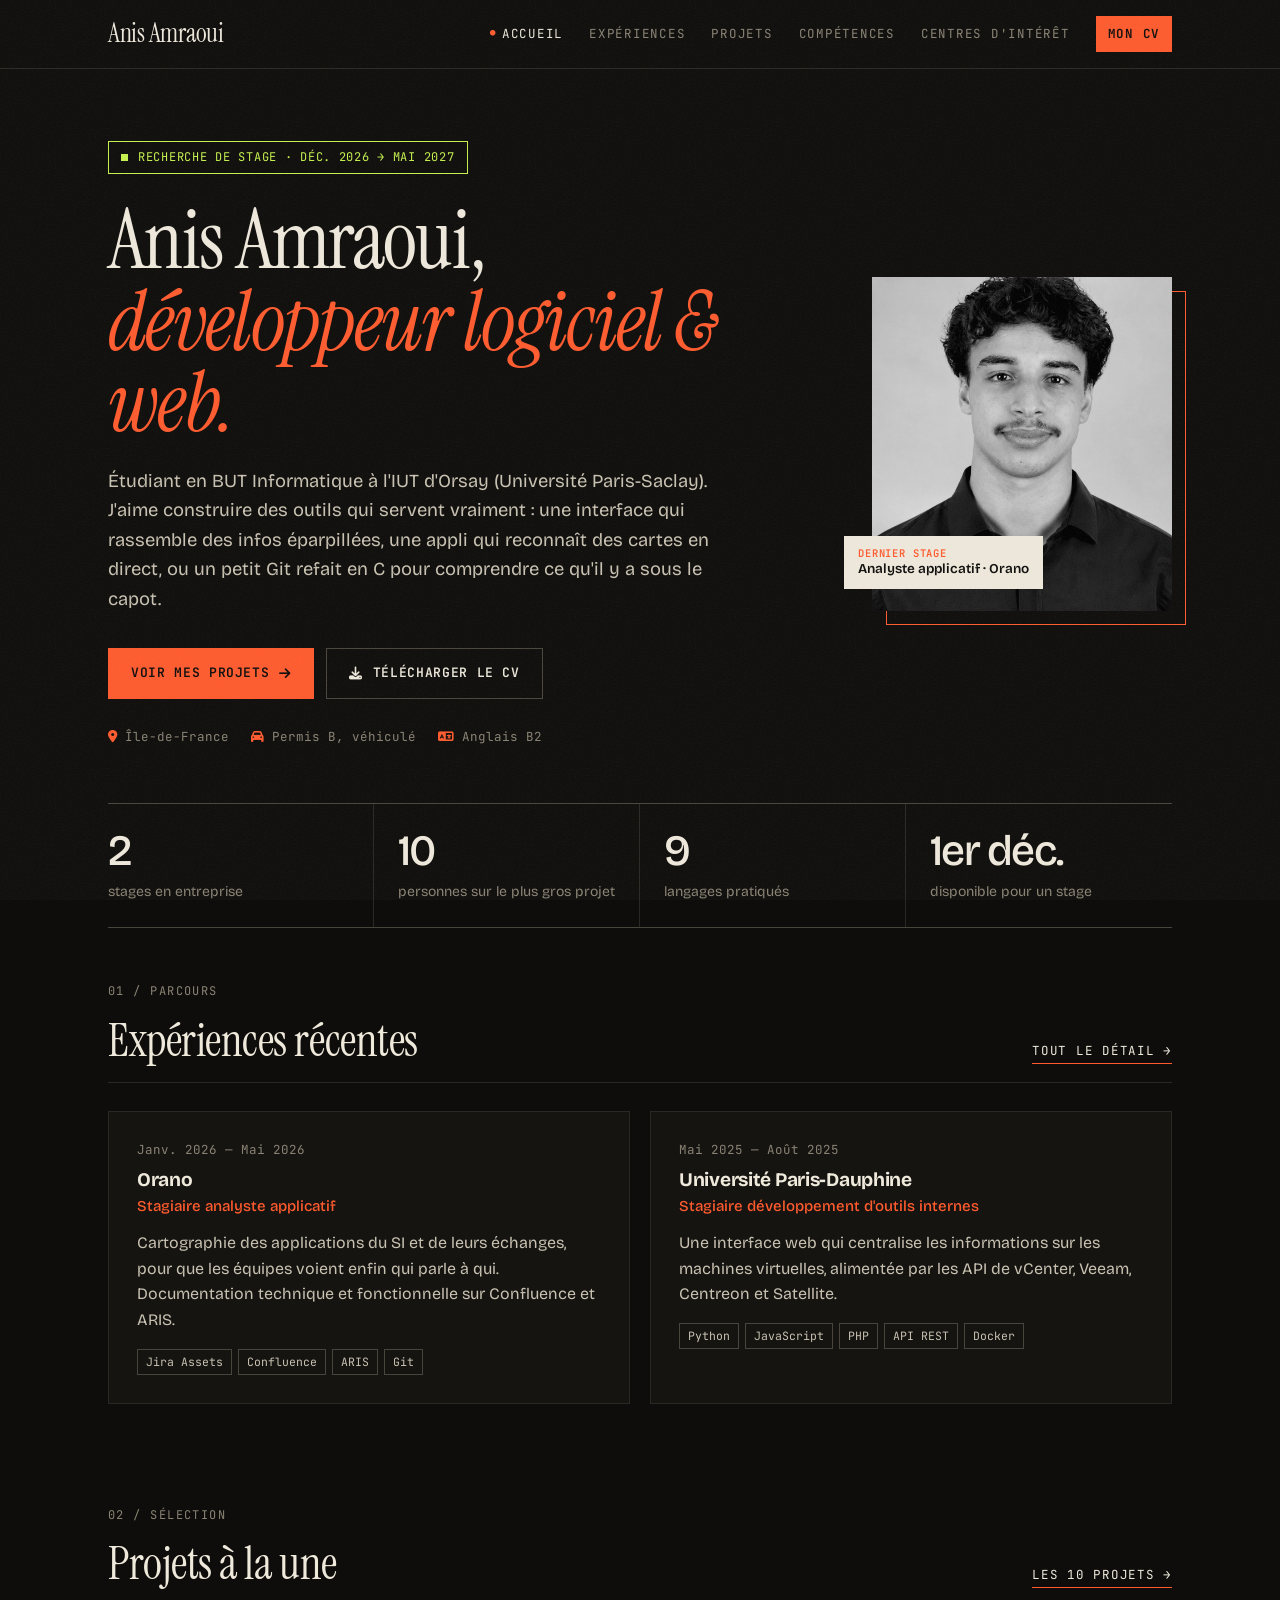
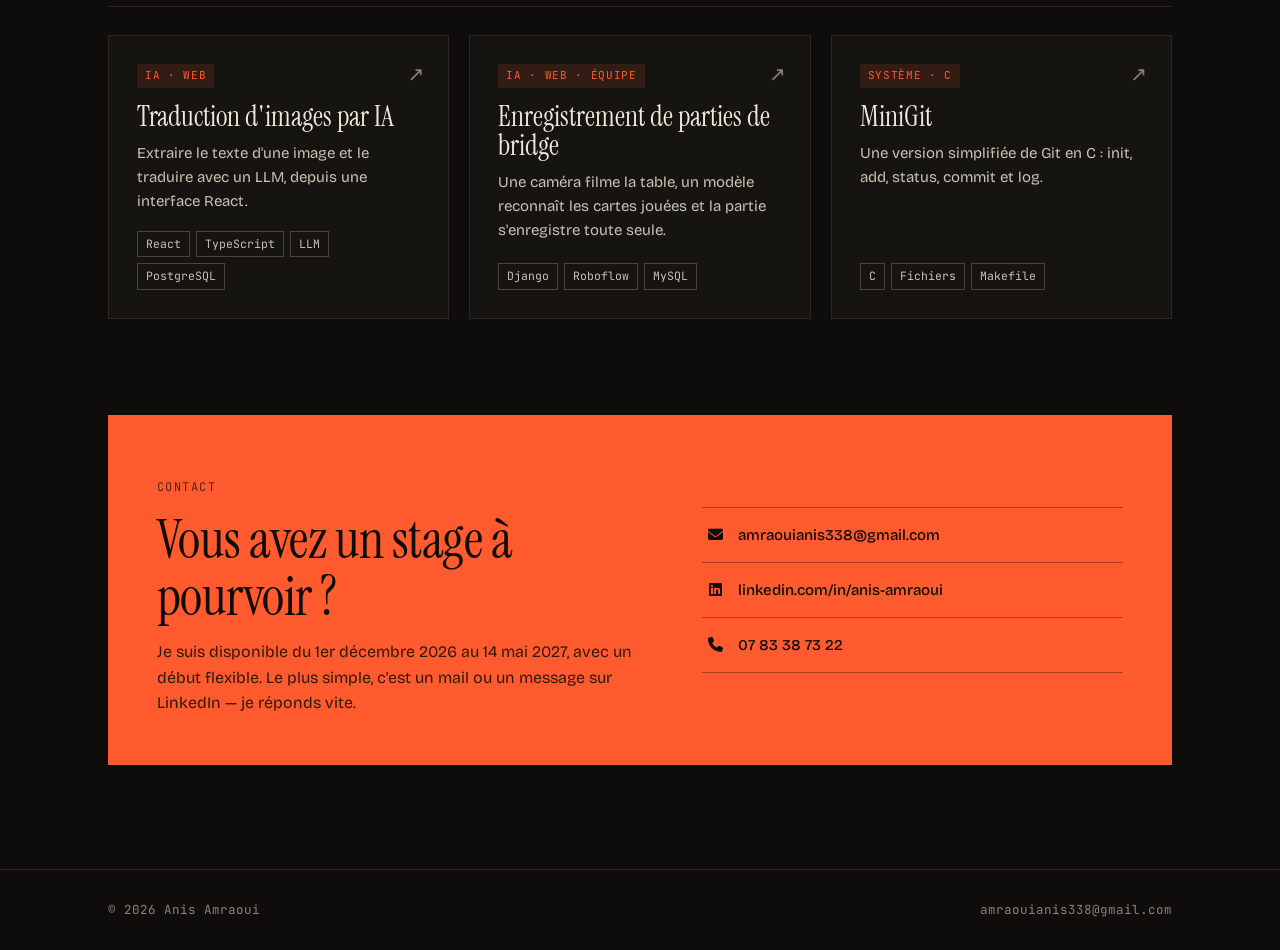
==== commit 20c2749d: "Nouvelle photo d'accueil, suppression du README et de .DS_Store Co-Authored-By: Claude Opus 5.5 <nor" ====
--- a/index.html
+++ b/index.html
@@ -50,7 +50,7 @@
           </div>
         </div>
         <figure class="hero-photo">
-          <img src="img/photoCV.jpg" alt="Photo d'Anis Amraoui">
+          <img src="img/photoCV.png" alt="Photo d'Anis Amraoui">
           <figcaption><strong>Dernier stage</strong><span>Analyste applicatif · Orano</span></figcaption>
         </figure>
       </div>
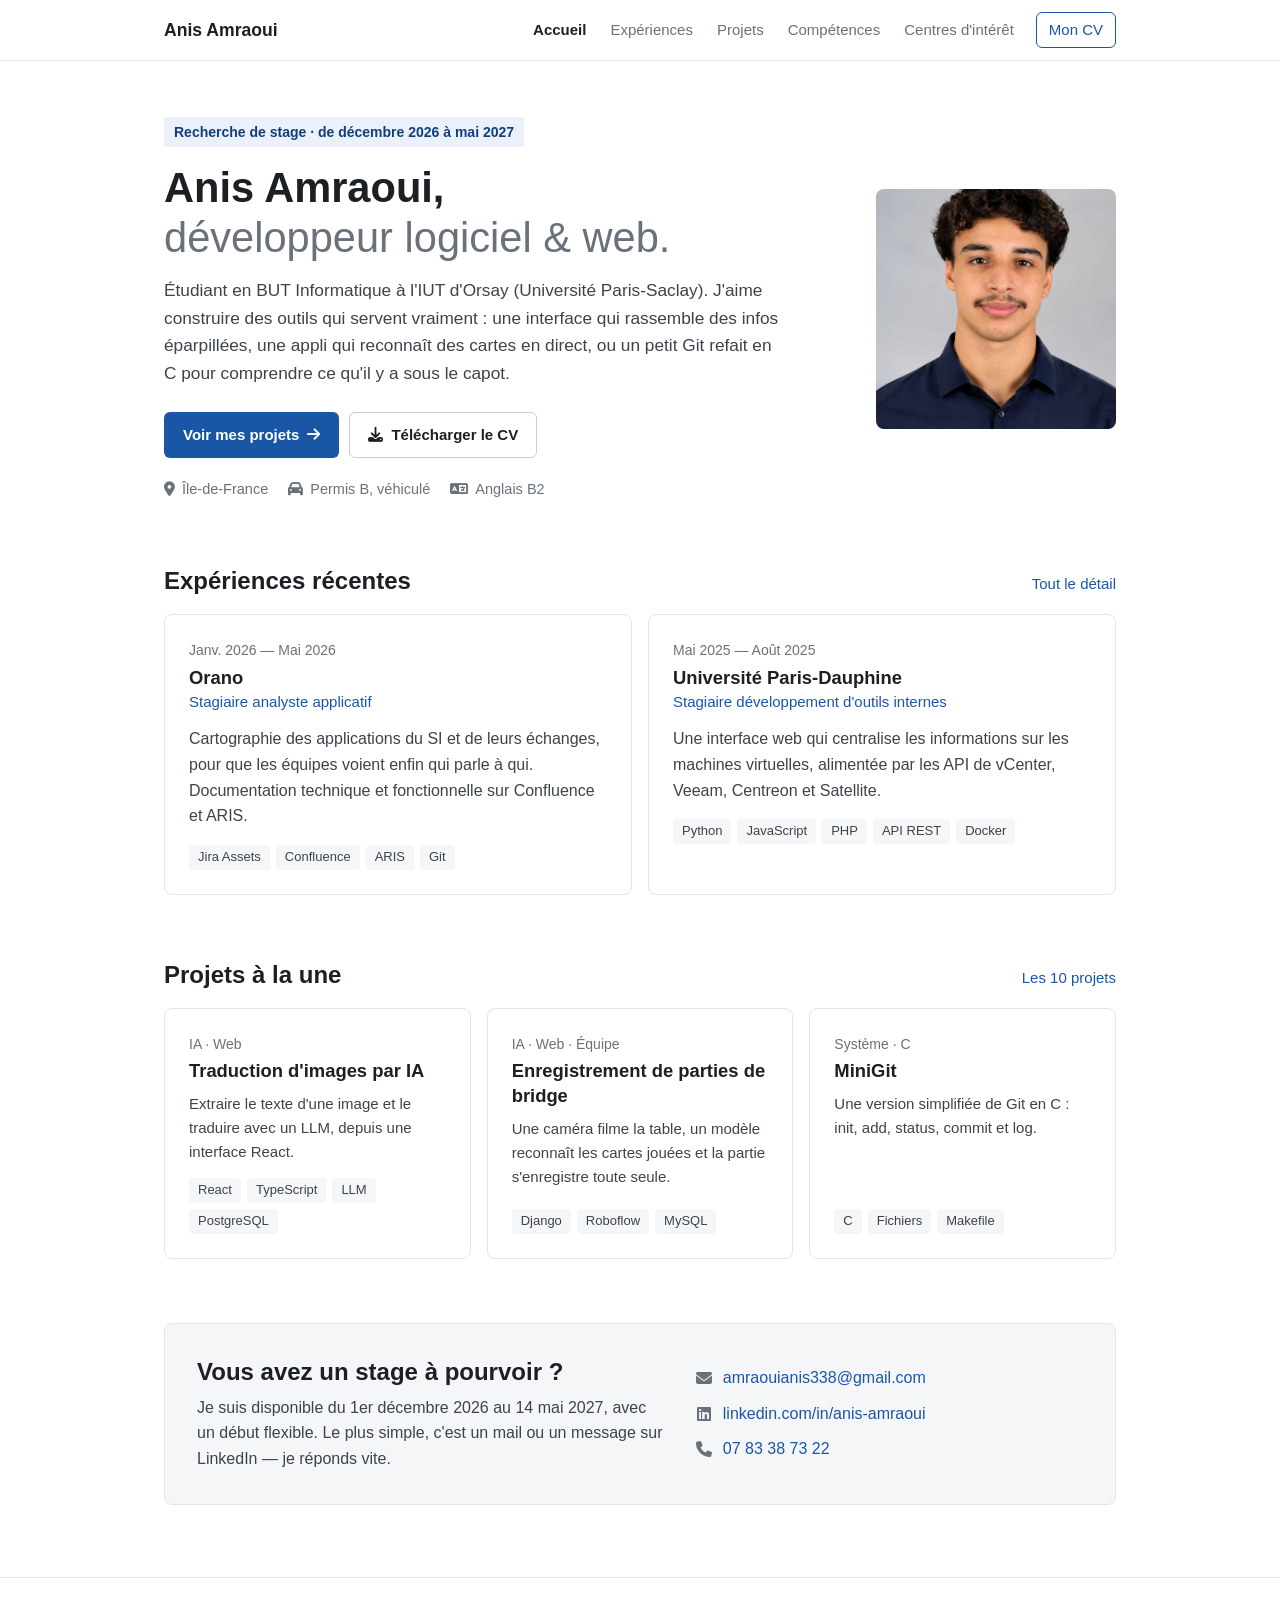
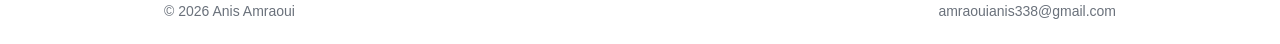
==== commit 407794b7: "nex Portfolio" ====
--- a/index.html
+++ b/index.html
@@ -5,9 +5,6 @@
   <meta name="viewport" content="width=device-width, initial-scale=1.0">
   <title>Anis Amraoui — Développeur logiciel & web</title>
   <meta name="description" content="Portfolio d'Anis Amraoui, étudiant en BUT Informatique à l'IUT d'Orsay. Recherche de stage en développement logiciel et web à partir de décembre 2026.">
-  <link rel="preconnect" href="https://fonts.googleapis.com">
-  <link rel="preconnect" href="https://fonts.gstatic.com" crossorigin>
-  <link href="https://fonts.googleapis.com/css2?family=Bricolage+Grotesque:opsz,wght@12..96,400;12..96,500;12..96,700;12..96,800&family=Instrument+Serif:ital@0;1&family=JetBrains+Mono:wght@400;600&display=swap" rel="stylesheet">
   <link rel="stylesheet" href="https://cdnjs.cloudflare.com/ajax/libs/font-awesome/6.5.2/css/all.min.css">
   <link rel="stylesheet" href="css/main.css">
 </head>
@@ -31,7 +28,7 @@
     <section class="hero">
       <div class="container hero-grid">
         <div>
-          <span class="badge">Recherche de stage · déc. 2026 → mai 2027</span>
+          <span class="badge">Recherche de stage · de décembre 2026 à mai 2027</span>
           <h1>Anis Amraoui,<br><span>développeur logiciel & web.</span></h1>
           <p class="lead">
             Étudiant en BUT Informatique à l'IUT d'Orsay (Université Paris-Saclay).
@@ -51,17 +48,7 @@
         </div>
         <figure class="hero-photo">
           <img src="img/photoCV.png" alt="Photo d'Anis Amraoui">
-          <figcaption><strong>Dernier stage</strong><span>Analyste applicatif · Orano</span></figcaption>
         </figure>
-      </div>
-    </section>
-
-    <section class="container">
-      <div class="stats">
-        <div class="stat"><b>2</b><span>stages en entreprise</span></div>
-        <div class="stat"><b>10</b><span>personnes sur le plus gros projet</span></div>
-        <div class="stat"><b>9</b><span>langages pratiqués</span></div>
-        <div class="stat"><b>1er déc.</b><span>disponible pour un stage</span></div>
       </div>
     </section>
 
@@ -69,15 +56,14 @@
       <div class="container">
         <div class="section-head">
           <div>
-            <p class="eyebrow">Parcours</p>
             <h2>Expériences récentes</h2>
           </div>
-          <a href="experience.html" class="link-arrow">Tout le détail →</a>
+          <a href="experience.html" class="link-arrow">Tout le détail</a>
         </div>
         <div class="grid grid-2">
           <article class="card">
             <p class="xp-date">Janv. 2026 — Mai 2026</p>
-            <h3 style="margin-top:8px">Orano</h3>
+            <h3 style="margin-top:4px">Orano</h3>
             <p class="xp-role">Stagiaire analyste applicatif</p>
             <p style="color:var(--ink-2);margin:12px 0 16px">
               Cartographie des applications du SI et de leurs échanges, pour que les équipes
@@ -87,7 +73,7 @@
           </article>
           <article class="card">
             <p class="xp-date">Mai 2025 — Août 2025</p>
-            <h3 style="margin-top:8px">Université Paris-Dauphine</h3>
+            <h3 style="margin-top:4px">Université Paris-Dauphine</h3>
             <p class="xp-role">Stagiaire développement d'outils internes</p>
             <p style="color:var(--ink-2);margin:12px 0 16px">
               Une interface web qui centralise les informations sur les machines virtuelles,
@@ -103,26 +89,25 @@
       <div class="container">
         <div class="section-head">
           <div>
-            <p class="eyebrow">Sélection</p>
             <h2>Projets à la une</h2>
           </div>
-          <a href="Projetsrealises.html" class="link-arrow">Les 10 projets →</a>
+          <a href="Projetsrealises.html" class="link-arrow">Les 10 projets</a>
         </div>
         <div class="grid grid-3">
           <a href="Projetsrealises.html#traduction" class="card mini-project">
-            <span class="project-kind" style="align-self:start">IA · Web</span>
+            <span class="project-kind">IA · Web</span>
             <h3>Traduction d'images par IA</h3>
             <p>Extraire le texte d'une image et le traduire avec un LLM, depuis une interface React.</p>
             <div class="chips"><span class="chip">React</span><span class="chip">TypeScript</span><span class="chip">LLM</span><span class="chip">PostgreSQL</span></div>
           </a>
           <a href="Projetsrealises.html#bridge" class="card mini-project">
-            <span class="project-kind" style="align-self:start">IA · Web · Équipe</span>
+            <span class="project-kind">IA · Web · Équipe</span>
             <h3>Enregistrement de parties de bridge</h3>
             <p>Une caméra filme la table, un modèle reconnaît les cartes jouées et la partie s'enregistre toute seule.</p>
             <div class="chips"><span class="chip">Django</span><span class="chip">Roboflow</span><span class="chip">MySQL</span></div>
           </a>
           <a href="Projetsrealises.html#minigit" class="card mini-project">
-            <span class="project-kind" style="align-self:start">Système · C</span>
+            <span class="project-kind">Système · C</span>
             <h3>MiniGit</h3>
             <p>Une version simplifiée de Git en C : init, add, status, commit et log.</p>
             <div class="chips"><span class="chip">C</span><span class="chip">Fichiers</span><span class="chip">Makefile</span></div>
@@ -135,7 +120,6 @@
       <div class="container">
         <div class="card contact-card">
           <div>
-            <p class="eyebrow">Contact</p>
             <h2>Vous avez un stage à pourvoir ?</h2>
             <p>
               Je suis disponible du 1er décembre 2026 au 14 mai 2027, avec un début flexible.
--- a/css/main.css
+++ b/css/main.css
@@ -1,33 +1,25 @@
-/* ==========================================================
-   Anis Amraoui — portfolio
-   DA : éditorial sombre, papier sur encre, accent vermillon
-   ========================================================== */
+/* Portfolio - Anis Amraoui */
 
 :root {
-  --bg: #0e0d0b;
-  --surface: #151411;
-  --surface-2: #1d1b17;
-  --ink: #efe9dc;
-  --ink-2: #c9c2b2;
-  --muted: #8a8374;
-  --line: #2b2823;
-  --line-strong: #4a453c;
-  --accent: #ff5b2e;
-  --accent-ink: #0e0d0b;
-  --accent-soft: rgba(255, 91, 46, .12);
-  --ok: #c6f24e;
-  --ok-soft: rgba(198, 242, 78, .1);
-  --radius: 0px;
-  --max: 1120px;
-  --font: "Bricolage Grotesque", system-ui, -apple-system, "Segoe UI", sans-serif;
-  --serif: "Instrument Serif", Georgia, "Times New Roman", serif;
-  --mono: "JetBrains Mono", ui-monospace, "SF Mono", Menlo, monospace;
+  --bg: #ffffff;
+  --surface: #ffffff;
+  --surface-2: #f5f6f8;
+  --ink: #1c1f23;
+  --ink-2: #3d434b;
+  --muted: #6a717b;
+  --line: #e2e5e9;
+  --line-strong: #c9ced5;
+  --accent: #1a56a6;
+  --accent-dark: #123f7c;
+  --accent-soft: #eaf1fa;
+  --radius: 8px;
+  --max: 1000px;
+  --font: -apple-system, BlinkMacSystemFont, "Segoe UI", Roboto, Helvetica, Arial, sans-serif;
+  --mono: ui-monospace, "SF Mono", Menlo, Consolas, monospace;
 }
 
 *, *::before, *::after { box-sizing: border-box; }
 * { margin: 0; padding: 0; }
-
-html { scroll-behavior: smooth; }
 
 body {
   font-family: var(--font);
@@ -35,22 +27,7 @@
   color: var(--ink);
   line-height: 1.6;
   font-size: 16px;
-  -webkit-font-smoothing: antialiased;
-  position: relative;
-}
-
-/* grain léger */
-body::before {
-  content: "";
-  position: fixed;
-  inset: 0;
-  pointer-events: none;
-  z-index: 100;
-  opacity: .06;
-  background-image: url("data:image/svg+xml,%3Csvg xmlns='http://www.w3.org/2000/svg' width='160' height='160'%3E%3Cfilter id='n'%3E%3CfeTurbulence type='fractalNoise' baseFrequency='.85' numOctaves='3' stitchTiles='stitch'/%3E%3C/filter%3E%3Crect width='100%25' height='100%25' filter='url(%23n)'/%3E%3C/svg%3E");
-}
-
-::selection { background: var(--accent); color: var(--accent-ink); }
+}
 
 img { max-width: 100%; display: block; }
 a { color: inherit; }
@@ -60,10 +37,10 @@
   width: 100%;
   max-width: var(--max);
   margin: 0 auto;
-  padding: 0 28px;
-}
-
-/* ---------- Header ---------- */
+  padding: 0 24px;
+}
+
+/* ---------- En-tête ---------- */
 
 .site-header {
   position: sticky;
@@ -77,51 +54,46 @@
   display: flex;
   align-items: center;
   justify-content: space-between;
-  height: 68px;
+  height: 60px;
 }
 
 .brand {
-  font-family: var(--serif);
-  font-size: 1.6rem;
-  line-height: 1;
+  font-weight: 700;
+  font-size: 1.1rem;
   text-decoration: none;
-  letter-spacing: -.01em;
-}
-.brand:hover { color: var(--accent); }
-
-.nav { display: flex; align-items: center; gap: 2px; }
+}
+
+.nav { display: flex; align-items: center; gap: 4px; }
 
 .nav a {
   text-decoration: none;
   color: var(--muted);
-  font-family: var(--mono);
-  font-size: 12.5px;
-  text-transform: uppercase;
-  letter-spacing: .06em;
-  padding: 8px 12px;
-  transition: color .15s;
-}
-
-.nav a:hover { color: var(--ink); }
-.nav a[aria-current="page"] { color: var(--ink); }
-.nav a[aria-current="page"]::before { content: "● "; color: var(--accent); font-size: 9px; vertical-align: 2px; }
+  font-size: 15px;
+  padding: 6px 10px;
+  border-radius: 6px;
+}
+
+.nav a:hover { color: var(--ink); background: var(--surface-2); }
+.nav a[aria-current="page"] { color: var(--ink); font-weight: 600; }
 
 .nav .nav-cta {
-  margin-left: 12px;
-  color: var(--accent-ink);
-  background: var(--accent);
-  font-weight: 600;
-}
-.nav .nav-cta:hover { background: var(--ink); color: var(--bg); }
+  margin-left: 8px;
+  color: var(--accent);
+  border: 1px solid var(--accent);
+  padding: 5px 12px;
+}
+.nav .nav-cta:hover { background: var(--accent); color: #fff; }
+.nav .nav-cta[aria-current="page"] { background: var(--accent); color: #fff; }
 
 .nav-toggle {
   display: none;
   background: none;
   border: 1px solid var(--line-strong);
-  width: 42px;
-  height: 42px;
+  border-radius: 6px;
+  width: 40px;
+  height: 40px;
   color: var(--ink);
-  font-size: 18px;
+  font-size: 17px;
   cursor: pointer;
 }
 
@@ -129,167 +101,128 @@
   .nav-toggle { display: grid; place-items: center; }
   .nav {
     position: absolute;
-    top: 68px;
+    top: 60px;
     left: 0;
     right: 0;
     flex-direction: column;
     align-items: stretch;
     gap: 0;
-    padding: 8px 16px 20px;
+    padding: 8px 16px 16px;
     background: var(--bg);
     border-bottom: 1px solid var(--line);
     display: none;
   }
   .nav.open { display: flex; }
-  .nav a { padding: 14px 4px; border-bottom: 1px solid var(--line); font-size: 13px; }
-  .nav .nav-cta { margin: 14px 0 0; text-align: center; border-bottom: 0; }
-}
-
-/* ---------- Typo & sections ---------- */
-
-main { padding-bottom: 56px; counter-reset: section; }
-
-.page-head { padding: 80px 0 40px; border-bottom: 1px solid var(--line); margin-bottom: 40px; }
-
-.eyebrow {
-  font-family: var(--mono);
-  font-size: 12px;
-  letter-spacing: .12em;
-  text-transform: uppercase;
+  .nav a { padding: 12px 8px; }
+  .nav .nav-cta { margin: 10px 0 0; text-align: center; padding: 10px; }
+}
+
+/* ---------- Titres et sections ---------- */
+
+main { padding-bottom: 40px; }
+
+.page-head { padding: 48px 0 24px; }
+
+h1 {
+  font-size: clamp(1.9rem, 4.5vw, 2.6rem);
+  line-height: 1.2;
+  font-weight: 700;
+}
+
+h2 {
+  font-size: 1.5rem;
+  line-height: 1.3;
+  font-weight: 700;
+}
+
+h3 {
+  font-size: 1.15rem;
+  line-height: 1.35;
+  font-weight: 600;
+}
+
+.lead {
+  font-size: 1.08rem;
+  color: var(--ink-2);
+  max-width: 65ch;
+  margin-top: 14px;
+}
+
+.section { padding: 32px 0; }
+
+.section-head {
+  display: flex;
+  align-items: baseline;
+  justify-content: space-between;
+  gap: 12px;
+  margin-bottom: 18px;
+  flex-wrap: wrap;
+}
+
+.section-head p { color: var(--muted); max-width: 65ch; margin-top: 4px; }
+
+.link-arrow {
+  font-size: 15px;
   color: var(--accent);
-  margin-bottom: 14px;
-}
-
-.section-head .eyebrow::before {
-  counter-increment: section;
-  content: counter(section, decimal-leading-zero) " / ";
-  color: var(--muted);
-}
-
-h1 {
-  font-family: var(--serif);
-  font-weight: 400;
-  font-size: clamp(2.6rem, 7vw, 5.2rem);
-  line-height: .98;
-  letter-spacing: -.02em;
-}
-
-h2 {
-  font-family: var(--serif);
-  font-weight: 400;
-  font-size: clamp(2rem, 4vw, 2.9rem);
-  line-height: 1.05;
-  letter-spacing: -.01em;
-}
-
-h3 {
-  font-size: 1.2rem;
-  letter-spacing: -.015em;
-  line-height: 1.25;
-  font-weight: 700;
-}
-
-.lead {
-  font-size: 1.15rem;
-  color: var(--ink-2);
-  max-width: 60ch;
-  margin-top: 22px;
-}
-
-.section { padding: 48px 0; }
-
-.section-head {
-  display: flex;
-  align-items: end;
-  justify-content: space-between;
-  gap: 16px;
-  margin-bottom: 28px;
-  padding-bottom: 18px;
-  border-bottom: 1px solid var(--line);
-  flex-wrap: wrap;
-}
-
-.section-head p { color: var(--muted); max-width: 60ch; margin-top: 6px; }
-
-.link-arrow {
-  font-family: var(--mono);
-  font-size: 12.5px;
-  text-transform: uppercase;
-  letter-spacing: .06em;
-  color: var(--ink);
   text-decoration: none;
   white-space: nowrap;
-  border-bottom: 1px solid var(--accent);
-  padding-bottom: 2px;
-}
-.link-arrow:hover { color: var(--accent); }
-
-/* ---------- Buttons & chips ---------- */
+}
+.link-arrow:hover { text-decoration: underline; }
+
+/* ---------- Boutons et étiquettes ---------- */
 
 .btn {
   display: inline-flex;
   align-items: center;
-  gap: 10px;
-  padding: 14px 22px;
-  font-family: var(--mono);
-  font-size: 13px;
+  gap: 8px;
+  padding: 10px 18px;
+  font-family: inherit;
+  font-size: 15px;
   font-weight: 600;
-  text-transform: uppercase;
-  letter-spacing: .05em;
   text-decoration: none;
   border: 1px solid transparent;
+  border-radius: 6px;
   cursor: pointer;
-  transition: background .15s, color .15s, border-color .15s, transform .15s;
-}
-.btn-primary { background: var(--accent); color: var(--accent-ink); }
-.btn-primary:hover { background: var(--ink); transform: translate(-3px, -3px); box-shadow: 3px 3px 0 var(--accent); }
-.btn-ghost { border-color: var(--line-strong); color: var(--ink); background: transparent; }
-.btn-ghost:hover { border-color: var(--ink); }
-
-.btn-row { display: flex; gap: 12px; flex-wrap: wrap; margin-top: 34px; }
+}
+.btn-primary { background: var(--accent); color: #fff; }
+.btn-primary:hover { background: var(--accent-dark); }
+.btn-ghost { border-color: var(--line-strong); color: var(--ink); background: var(--bg); }
+.btn-ghost:hover { background: var(--surface-2); }
+
+.btn-row { display: flex; gap: 10px; flex-wrap: wrap; margin-top: 24px; }
 
 .chips { display: flex; flex-wrap: wrap; gap: 6px; }
 
 .chip {
-  font-family: var(--mono);
-  font-size: 11.5px;
-  padding: 3px 8px;
+  font-size: 13px;
+  padding: 2px 9px;
   color: var(--ink-2);
-  border: 1px solid var(--line-strong);
+  background: var(--surface-2);
+  border-radius: 4px;
   white-space: nowrap;
 }
 
 .badge {
-  display: inline-flex;
-  align-items: center;
-  gap: 10px;
-  font-family: var(--mono);
-  font-size: 12px;
-  text-transform: uppercase;
-  letter-spacing: .06em;
-  padding: 6px 12px;
-  border: 1px solid var(--ok);
-  color: var(--ok);
-}
-.badge::before {
-  content: "";
-  width: 7px;
-  height: 7px;
-  background: currentColor;
-  animation: blink 1.6s steps(2, start) infinite;
-}
-@keyframes blink { to { visibility: hidden; } }
-
-/* ---------- Cards ---------- */
+  display: inline-block;
+  font-size: 14px;
+  font-weight: 600;
+  padding: 4px 10px;
+  border-radius: 4px;
+  background: var(--accent-soft);
+  color: var(--accent-dark);
+}
+
+/* ---------- Cartes ---------- */
 
 .card {
   background: var(--surface);
   border: 1px solid var(--line);
-  padding: 28px;
+  border-radius: var(--radius);
+  padding: 24px;
   position: relative;
 }
 
-.grid { display: grid; gap: 20px; }
+.grid { display: grid; gap: 16px; }
 .grid-2 { grid-template-columns: repeat(2, minmax(0, 1fr)); }
 .grid-3 { grid-template-columns: repeat(3, minmax(0, 1fr)); }
 
@@ -297,323 +230,201 @@
   .grid-2, .grid-3 { grid-template-columns: 1fr; }
 }
 
-/* ---------- Hero ---------- */
-
-.hero { padding: 72px 0 56px; }
+/* ---------- Accueil ---------- */
+
+.hero { padding: 56px 0 32px; }
 
 .hero-grid {
   display: grid;
-  grid-template-columns: 1.7fr 1fr;
-  gap: 56px;
-  align-items: center;
-}
-
-.hero h1 { margin-top: 26px; }
-.hero h1 span { font-style: italic; color: var(--accent); }
-
-.hero-photo {
-  position: relative;
-  justify-self: end;
+  grid-template-columns: 1fr 240px;
+  gap: 48px;
+  align-items: center;
+}
+
+.hero h1 { margin-top: 16px; }
+.hero h1 span { color: var(--muted); font-weight: 400; }
+
+.hero-photo { width: 100%; }
+
+.hero-photo img {
   width: 100%;
-  max-width: 300px;
-}
-
-.hero-photo::before {
-  content: "";
-  position: absolute;
-  inset: 0;
-  transform: translate(14px, 14px);
-  border: 1px solid var(--accent);
-}
-
-.hero-photo img {
-  position: relative;
-  width: 100%;
-  aspect-ratio: 9 / 10;
+  aspect-ratio: 1 / 1;
   object-fit: cover;
   object-position: center 30%;
-  filter: grayscale(1) contrast(1.08);
-  transition: filter .4s;
-}
-.hero-photo:hover img { filter: none; }
-
-.hero-photo figcaption {
-  position: absolute;
-  left: -28px;
-  bottom: 22px;
-  background: var(--ink);
-  color: var(--bg);
-  padding: 10px 14px;
-  font-size: 13.5px;
-  line-height: 1.35;
-}
-.hero-photo figcaption strong {
-  display: block;
-  font-family: var(--mono);
-  font-size: 10.5px;
-  text-transform: uppercase;
-  letter-spacing: .08em;
-  font-weight: 600;
-  color: var(--accent);
-}
-.hero-photo figcaption span { font-weight: 600; }
+  border-radius: var(--radius);
+}
 
 .hero-meta {
   display: flex;
   flex-wrap: wrap;
-  gap: 8px 22px;
-  margin-top: 28px;
+  gap: 6px 20px;
+  margin-top: 20px;
   color: var(--muted);
-  font-family: var(--mono);
-  font-size: 12.5px;
-}
-.hero-meta i { color: var(--accent); margin-right: 8px; }
-
-@media (max-width: 900px) {
-  .hero { padding: 40px 0 32px; }
-  .hero-grid { grid-template-columns: 1fr; gap: 40px; }
-  .hero-photo { justify-self: start; max-width: 220px; order: -1; }
-  .hero-photo figcaption { left: auto; right: -40px; }
-}
-
-.stats {
-  display: grid;
-  grid-template-columns: repeat(4, 1fr);
-  border-top: 1px solid var(--line-strong);
-  border-bottom: 1px solid var(--line-strong);
-}
-.stat { padding: 26px 24px 24px 0; border-right: 1px solid var(--line); }
-.stat + .stat { padding-left: 24px; }
-.stat:last-child { border-right: 0; }
-.stat b {
-  display: block;
-  font-weight: 500;
-  font-size: 2.7rem;
-  letter-spacing: -.04em;
-  line-height: 1;
-  color: var(--ink);
-}
-.stat span { color: var(--muted); font-size: 14px; display: block; margin-top: 8px; }
-
-@media (max-width: 900px) {
-  .stats { grid-template-columns: repeat(2, 1fr); }
-  .stat:nth-child(2) { border-right: 0; }
-  .stat:nth-child(3) { padding-left: 0; }
-  .stat:nth-child(-n+2) { border-bottom: 1px solid var(--line); }
-}
-
-/* ---------- Experience timeline ---------- */
-
-.timeline { position: relative; display: grid; gap: 28px; }
+  font-size: 14.5px;
+}
+.hero-meta i { margin-right: 7px; }
+
+@media (max-width: 900px) {
+  .hero { padding: 32px 0 16px; }
+  .hero-grid { grid-template-columns: 1fr; gap: 24px; }
+  .hero-photo { max-width: 150px; order: -1; }
+}
+
+/* ---------- Expériences ---------- */
+
+.timeline { display: grid; gap: 20px; }
 
 .xp {
   display: grid;
-  grid-template-columns: 200px 1fr;
-  gap: 32px;
-}
-
-.xp-side { padding-top: 28px; border-top: 2px solid var(--accent); }
-.xp-date { font-family: var(--mono); font-size: 12.5px; color: var(--muted); }
-.xp-side .xp-date { color: var(--ink); }
-.xp-duration { font-family: var(--serif); font-style: italic; font-size: 1.4rem; color: var(--muted); margin-top: 4px; }
+  grid-template-columns: 170px 1fr;
+  gap: 24px;
+}
+
+.xp-side { padding-top: 26px; }
+.xp-date { font-size: 14px; color: var(--muted); }
+.xp-side .xp-date { color: var(--ink); font-weight: 600; }
+.xp-duration { font-size: 14px; color: var(--muted); }
 
 .xp-head {
   display: flex;
   justify-content: space-between;
-  gap: 16px;
-  align-items: start;
+  gap: 12px;
+  align-items: baseline;
   flex-wrap: wrap;
 }
-.xp .xp-head h3 { font-family: var(--serif); font-weight: 400; font-size: 2rem; letter-spacing: 0; }
-.xp-role { color: var(--accent); font-weight: 500; font-size: 15px; margin-top: 2px; }
-.xp-place { color: var(--muted); font-family: var(--mono); font-size: 12px; }
-
-.xp-body { margin-top: 22px; display: grid; gap: 22px; }
-.xp-body h4 {
-  font-family: var(--mono);
-  font-size: 11.5px;
-  text-transform: uppercase;
-  letter-spacing: .1em;
-  color: var(--muted);
-  font-weight: 400;
-  margin-bottom: 8px;
-}
+.xp .xp-head h3 { font-size: 1.3rem; }
+.xp-role { color: var(--accent); font-weight: 500; font-size: 15px; }
+.xp-place { color: var(--muted); font-size: 14px; }
+
+.xp-body { margin-top: 16px; display: grid; gap: 16px; }
+.xp-body h4 { font-size: 15px; font-weight: 600; margin-bottom: 4px; }
 .xp-body p { color: var(--ink-2); }
 
-.bullets { display: grid; gap: 10px; }
-.bullets li { position: relative; padding-left: 24px; color: var(--ink-2); }
-.bullets li::before {
-  content: "→";
-  position: absolute;
-  left: 0;
-  top: 0;
-  color: var(--accent);
-  font-family: var(--mono);
-  font-size: 13px;
-  line-height: 1.85;
-}
-
-@media (max-width: 900px) {
-  .xp { grid-template-columns: 1fr; gap: 0; }
-  .xp-side { padding: 14px 0; display: flex; gap: 14px; align-items: baseline; }
-  .xp-duration { font-size: 1.1rem; }
+.bullets { display: grid; gap: 6px; list-style: disc; padding-left: 20px; }
+.bullets li { color: var(--ink-2); }
+.bullets li::marker { color: var(--muted); }
+
+@media (max-width: 900px) {
+  .xp { grid-template-columns: 1fr; gap: 8px; }
+  .xp-side { padding: 0; display: flex; gap: 10px; align-items: baseline; }
 }
 
 .compact-list { display: grid; }
 .compact-list li {
   display: grid;
   grid-template-columns: 1fr auto;
-  gap: 4px 16px;
-  padding: 18px 0;
+  gap: 2px 16px;
+  padding: 14px 0;
   border-bottom: 1px solid var(--line);
 }
-.compact-list li:last-child { border-bottom: 0; }
-.compact-list .what { font-weight: 700; }
+.compact-list li:first-child { padding-top: 0; }
+.compact-list li:last-child { border-bottom: 0; padding-bottom: 0; }
+.compact-list .what { font-weight: 600; }
 .compact-list .what span { font-weight: 400; color: var(--muted); }
-.compact-list .when { font-family: var(--mono); font-size: 12.5px; color: var(--muted); }
+.compact-list .when { font-size: 14px; color: var(--muted); }
 .compact-list .desc { grid-column: 1 / -1; color: var(--ink-2); font-size: 15px; }
 
 @media (max-width: 560px) {
   .compact-list li { grid-template-columns: 1fr; }
 }
 
-/* ---------- Projects ---------- */
-
-.filters { display: flex; flex-wrap: wrap; gap: 6px; margin-bottom: 32px; }
+/* ---------- Projets ---------- */
+
+.filters { display: flex; flex-wrap: wrap; gap: 6px; margin-bottom: 20px; }
 
 .filter {
-  font-family: var(--mono);
-  font-size: 12px;
-  text-transform: uppercase;
-  letter-spacing: .05em;
-  padding: 8px 14px;
+  font-family: inherit;
+  font-size: 14px;
+  padding: 5px 14px;
   border: 1px solid var(--line-strong);
-  background: transparent;
+  border-radius: 999px;
+  background: var(--bg);
   color: var(--ink-2);
   cursor: pointer;
 }
-.filter:hover { border-color: var(--ink); color: var(--ink); }
-.filter[aria-pressed="true"] { background: var(--accent); color: var(--accent-ink); border-color: var(--accent); }
-
-.projects { display: grid; gap: 20px; }
+.filter:hover { background: var(--surface-2); }
+.filter[aria-pressed="true"] { background: var(--ink); color: #fff; border-color: var(--ink); }
+
+.projects { display: grid; gap: 16px; }
 
 .project {
   display: grid;
-  grid-template-columns: 1fr 270px;
-  gap: 36px;
-  transition: border-color .2s;
-}
-.project:hover { border-color: var(--line-strong); }
+  grid-template-columns: 1fr 250px;
+  gap: 28px;
+}
 .project[hidden] { display: none; }
 
-.project-top { display: flex; align-items: center; gap: 12px; flex-wrap: wrap; margin-bottom: 12px; }
-.project-year { font-family: var(--mono); font-size: 12.5px; color: var(--muted); }
-.project-kind {
-  font-family: var(--mono);
-  font-size: 11px;
-  text-transform: uppercase;
-  letter-spacing: .06em;
-  padding: 3px 8px;
-  background: var(--accent-soft);
-  color: var(--accent);
-}
-
-.project h3 { font-family: var(--serif); font-weight: 400; font-size: 2rem; letter-spacing: 0; line-height: 1.05; }
-.project h3 a { text-decoration: none; }
-.project h3 a:hover { color: var(--accent); }
-.project .summary { color: var(--ink-2); margin: 14px 0 18px; font-size: 1.05rem; }
+.project-top { display: flex; align-items: center; gap: 10px; flex-wrap: wrap; margin-bottom: 6px; }
+.project-year, .project-kind { font-size: 14px; color: var(--muted); }
+.project-year + .project-kind::before { content: "· "; }
+
+.project h3 { font-size: 1.3rem; }
+.project h3 a { color: var(--accent); text-decoration: none; }
+.project h3 a:hover { text-decoration: underline; }
+.project h3 a i { font-size: .7em; }
+.project .summary { color: var(--ink-2); margin: 8px 0 12px; }
 
 .project-aside {
   border-left: 1px solid var(--line);
-  padding-left: 28px;
-  display: grid;
-  gap: 20px;
+  padding-left: 24px;
+  display: grid;
+  gap: 16px;
   align-content: start;
-}
-.project-aside h4 {
-  font-family: var(--mono);
-  font-size: 11.5px;
-  text-transform: uppercase;
-  letter-spacing: .1em;
+  font-size: 14.5px;
+}
+.project-aside h4, .project-aside dt {
+  font-size: 13px;
+  font-weight: 600;
   color: var(--muted);
-  font-weight: 400;
-  margin-bottom: 10px;
-}
-.project-aside dl { display: grid; gap: 14px; font-size: 14.5px; }
-.project-aside dt {
-  color: var(--muted);
-  font-family: var(--mono);
-  font-size: 11.5px;
-  text-transform: uppercase;
-  letter-spacing: .08em;
-}
-.project-aside dd { color: var(--ink); margin-top: 2px; }
-
-@media (max-width: 900px) {
-  .project { grid-template-columns: 1fr; gap: 22px; }
-  .project-aside { border-left: 0; padding-left: 0; border-top: 1px solid var(--line); padding-top: 20px; }
-}
-
-.mini-project { display: flex; flex-direction: column; text-decoration: none; transition: border-color .2s, background .2s; }
-.mini-project h3 { font-family: var(--serif); font-weight: 400; font-size: 1.75rem; letter-spacing: 0; line-height: 1.05; margin: 14px 0 10px; }
-.mini-project p { color: var(--ink-2); font-size: 15px; margin-bottom: 18px; }
+}
+.project-aside h4 { margin-bottom: 6px; }
+.project-aside dl { display: grid; gap: 12px; }
+.project-aside dd { color: var(--ink-2); }
+
+@media (max-width: 900px) {
+  .project { grid-template-columns: 1fr; gap: 18px; }
+  .project-aside { border-left: 0; padding-left: 0; border-top: 1px solid var(--line); padding-top: 16px; }
+}
+
+.mini-project { display: flex; flex-direction: column; text-decoration: none; }
+.mini-project .project-kind { align-self: start; }
+.mini-project h3 { margin: 4px 0 8px; }
+.mini-project p { color: var(--ink-2); font-size: 15px; margin-bottom: 14px; }
 .mini-project .chips { margin-top: auto; }
-.mini-project::after {
-  content: "↗";
-  position: absolute;
-  top: 22px;
-  right: 24px;
-  font-size: 20px;
-  color: var(--muted);
-  transition: color .2s, transform .2s;
-}
-a.mini-project:hover { border-color: var(--accent); background: var(--surface-2); }
-a.mini-project:hover::after { color: var(--accent); transform: translate(3px, -3px); }
-
-/* ---------- Skills ---------- */
+a.mini-project:hover { border-color: var(--accent); }
+a.mini-project:hover h3 { color: var(--accent); }
+
+/* ---------- Compétences ---------- */
 
 .skill-group h3 {
   display: flex;
   align-items: center;
-  gap: 12px;
-  margin-bottom: 4px;
-  font-family: var(--serif);
-  font-weight: 400;
-  font-size: 1.8rem;
-  letter-spacing: 0;
-}
-.skill-group h3 i { color: var(--accent); font-size: 15px; }
-.skill-group > p { color: var(--muted); font-size: 14.5px; margin-bottom: 16px; }
+  gap: 10px;
+  margin-bottom: 2px;
+}
+.skill-group h3 i { color: var(--muted); font-size: 15px; }
+.skill-group > p { color: var(--muted); font-size: 14.5px; margin-bottom: 12px; }
 
 .skill-table { width: 100%; border-collapse: collapse; font-size: 15px; }
 .skill-table th, .skill-table td {
   text-align: left;
-  padding: 13px 0;
+  padding: 9px 0;
   border-top: 1px solid var(--line);
   vertical-align: top;
 }
-.skill-table th { width: 34%; font-weight: 700; padding-right: 16px; }
+.skill-table th { width: 36%; font-weight: 600; padding-right: 14px; }
 .skill-table td { color: var(--ink-2); }
 
-.level { display: block; font-weight: 400; color: var(--accent); font-size: 11px; font-family: var(--mono); text-transform: uppercase; letter-spacing: .06em; margin-top: 3px; }
-
-.soft { display: grid; gap: 4px; }
-.soft b { font-weight: 700; }
-.soft span { color: var(--ink-2); font-size: 15px; }
-
-/* ---------- Interests ---------- */
-
-.interest i {
-  width: 44px;
-  height: 44px;
-  display: grid;
-  place-items: center;
-  border: 1px solid var(--accent);
-  color: var(--accent);
-  margin-bottom: 18px;
-}
-.interest h3 { font-family: var(--serif); font-weight: 400; font-size: 1.8rem; letter-spacing: 0; }
-.interest p { color: var(--ink-2); margin-top: 8px; }
+.level { display: block; font-weight: 400; color: var(--muted); font-size: 13px; }
+
+.soft b { display: block; font-weight: 600; color: var(--ink); }
+.soft span { font-size: 15px; }
+
+/* ---------- Centres d'intérêt ---------- */
+
+.interest { display: grid; grid-template-columns: auto 1fr; column-gap: 12px; align-items: baseline; align-content: start; }
+.interest i { color: var(--accent); font-size: 17px; width: 22px; text-align: center; }
+.interest p { grid-column: 1 / -1; color: var(--ink-2); margin-top: 8px; }
 
 /* ---------- CV ---------- */
 
@@ -622,72 +433,58 @@
   height: 80vh;
   min-height: 600px;
   border: 1px solid var(--line-strong);
-  background: var(--surface);
-}
-
-/* ---------- Contact & footer ---------- */
+  border-radius: var(--radius);
+  background: var(--surface-2);
+}
+
+/* ---------- Contact et pied de page ---------- */
 
 .contact-card {
   display: grid;
   grid-template-columns: 1.2fr 1fr;
-  gap: 40px;
-  align-items: center;
-  padding: 48px;
-  background: var(--accent);
-  border-color: var(--accent);
-  color: var(--accent-ink);
-}
-.contact-card .eyebrow { color: var(--accent-ink); opacity: .7; }
-.contact-card h2 { font-size: clamp(2.2rem, 4.5vw, 3.4rem); }
-.contact-card p { color: var(--accent-ink); margin-top: 14px; opacity: .85; }
-
-.contact-links { display: grid; gap: 0; border-top: 1px solid rgba(14, 13, 11, .35); }
+  gap: 32px;
+  align-items: center;
+  padding: 32px;
+  background: var(--surface-2);
+}
+.contact-card p { color: var(--ink-2); margin-top: 8px; }
+
+.contact-links { display: grid; gap: 10px; }
 .contact-links a {
   display: flex;
   align-items: center;
-  gap: 14px;
-  padding: 15px 4px;
-  border-bottom: 1px solid rgba(14, 13, 11, .35);
+  gap: 10px;
+  color: var(--accent);
   text-decoration: none;
-  font-weight: 500;
-  font-size: 15px;
   overflow-wrap: anywhere;
-  transition: padding .2s;
-}
-.contact-links a:hover { padding-left: 14px; }
-.contact-links i { width: 18px; text-align: center; }
-
-@media (max-width: 900px) {
-  .contact-card { grid-template-columns: 1fr; padding: 28px 22px; }
+}
+.contact-links a:hover { text-decoration: underline; }
+.contact-links i { width: 18px; text-align: center; color: var(--muted); }
+
+@media (max-width: 900px) {
+  .contact-card { grid-template-columns: 1fr; padding: 24px 20px; gap: 20px; }
 }
 
 .site-footer {
   border-top: 1px solid var(--line);
-  padding: 30px 0;
+  padding: 22px 0;
   color: var(--muted);
-  font-family: var(--mono);
-  font-size: 12.5px;
-}
-.site-footer .container { display: flex; justify-content: space-between; gap: 16px; flex-wrap: wrap; }
+  font-size: 14px;
+}
+.site-footer .container { display: flex; justify-content: space-between; gap: 12px; flex-wrap: wrap; }
 .site-footer a { text-decoration: none; }
-.site-footer a:hover { color: var(--accent); }
+.site-footer a:hover { text-decoration: underline; }
 
 @media (max-width: 560px) {
   .container { padding: 0 16px; }
-  .card { padding: 22px 18px; }
-  .page-head { padding: 48px 0 28px; margin-bottom: 24px; }
-  .stat b { font-size: 2.3rem; }
-}
-
-@media (prefers-reduced-motion: reduce) {
-  html { scroll-behavior: auto; }
-  * { transition: none !important; animation: none !important; }
+  .card { padding: 18px 16px; }
+  .page-head { padding: 32px 0 16px; }
 }
 
 code {
   font-family: var(--mono);
-  font-size: .86em;
-  padding: 1px 6px;
-  color: var(--accent);
-  background: var(--accent-soft);
-}
+  font-size: .88em;
+  padding: 1px 5px;
+  border-radius: 4px;
+  background: var(--surface-2);
+}
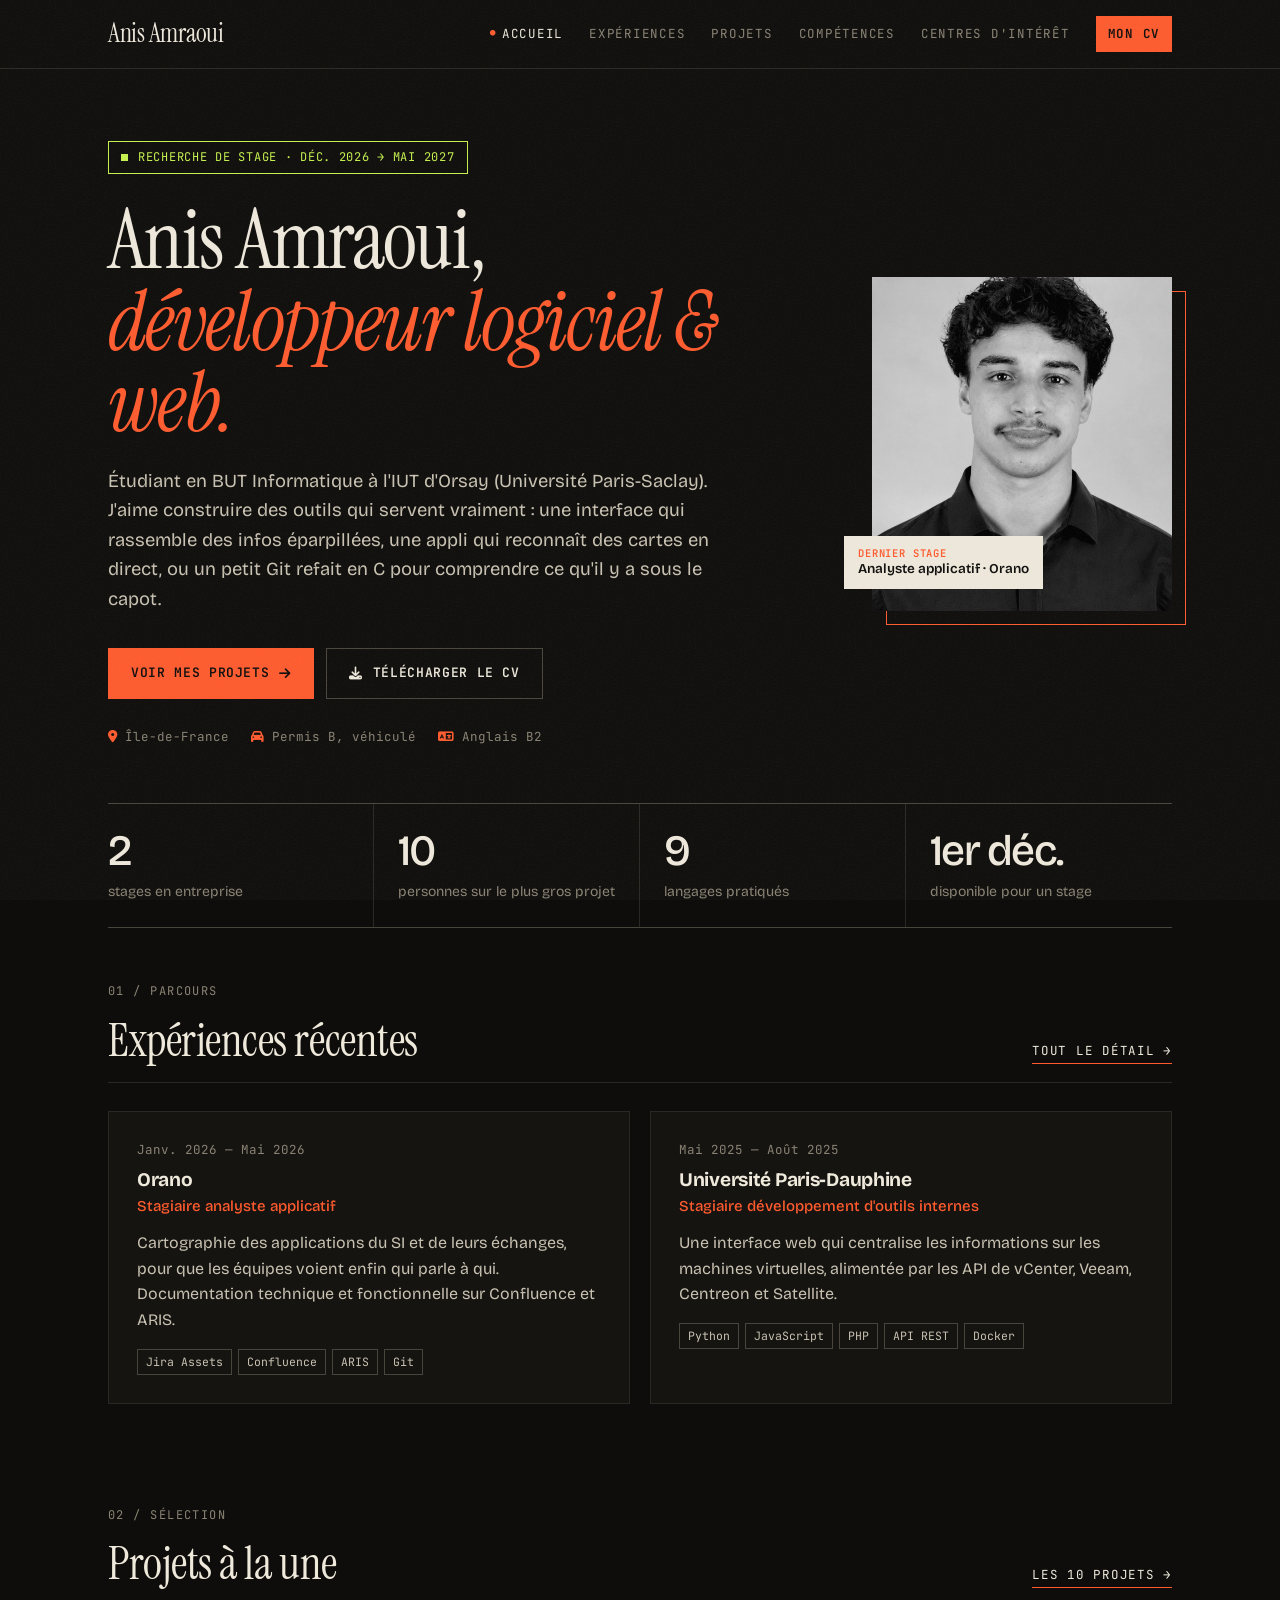
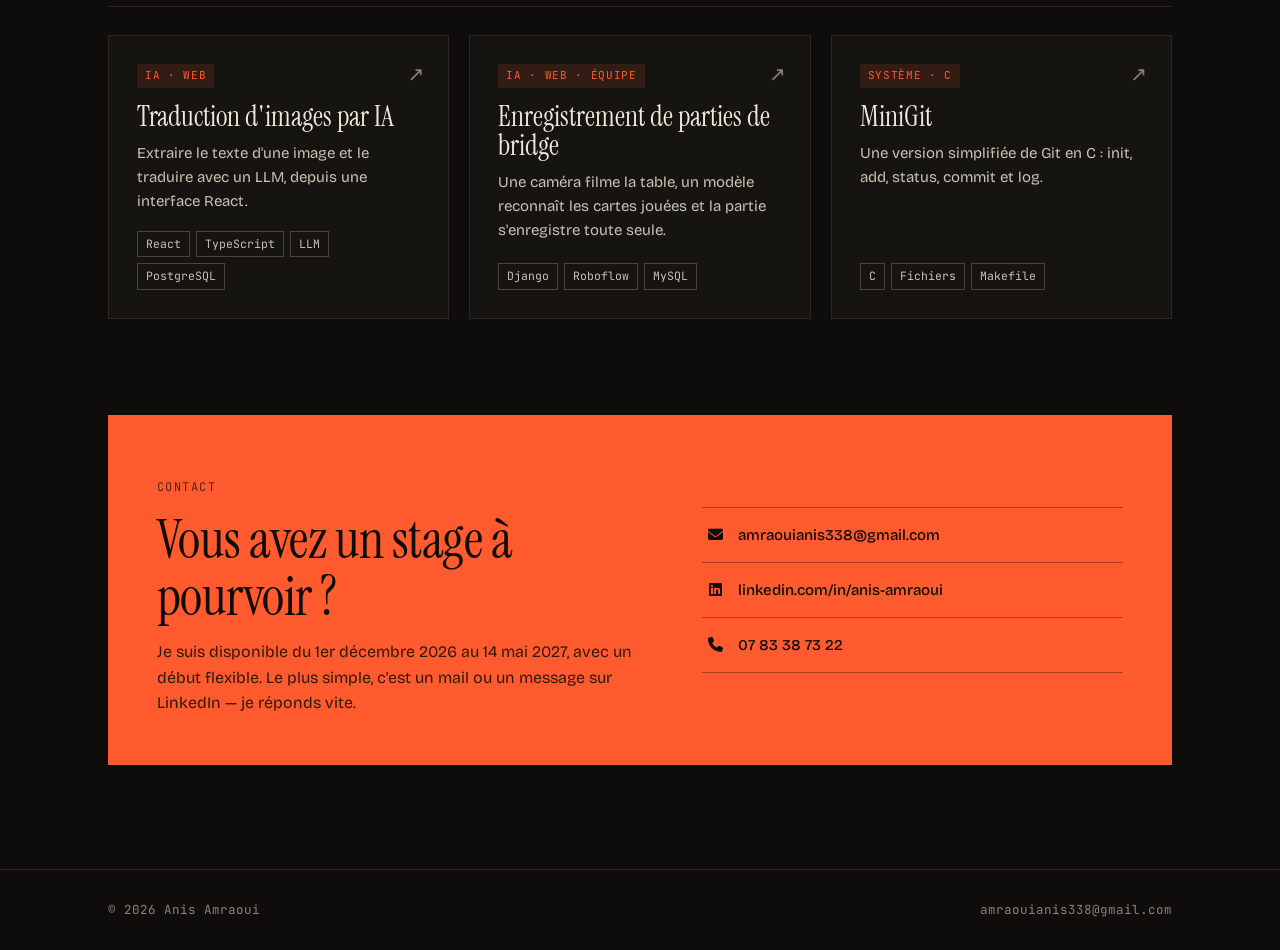
==== commit 5b653a93: "Retour à l'ancienne version" ====
--- a/index.html
+++ b/index.html
@@ -5,6 +5,9 @@
   <meta name="viewport" content="width=device-width, initial-scale=1.0">
   <title>Anis Amraoui — Développeur logiciel & web</title>
   <meta name="description" content="Portfolio d'Anis Amraoui, étudiant en BUT Informatique à l'IUT d'Orsay. Recherche de stage en développement logiciel et web à partir de décembre 2026.">
+  <link rel="preconnect" href="https://fonts.googleapis.com">
+  <link rel="preconnect" href="https://fonts.gstatic.com" crossorigin>
+  <link href="https://fonts.googleapis.com/css2?family=Bricolage+Grotesque:opsz,wght@12..96,400;12..96,500;12..96,700;12..96,800&family=Instrument+Serif:ital@0;1&family=JetBrains+Mono:wght@400;600&display=swap" rel="stylesheet">
   <link rel="stylesheet" href="https://cdnjs.cloudflare.com/ajax/libs/font-awesome/6.5.2/css/all.min.css">
   <link rel="stylesheet" href="css/main.css">
 </head>
@@ -28,7 +31,7 @@
     <section class="hero">
       <div class="container hero-grid">
         <div>
-          <span class="badge">Recherche de stage · de décembre 2026 à mai 2027</span>
+          <span class="badge">Recherche de stage · déc. 2026 → mai 2027</span>
           <h1>Anis Amraoui,<br><span>développeur logiciel & web.</span></h1>
           <p class="lead">
             Étudiant en BUT Informatique à l'IUT d'Orsay (Université Paris-Saclay).
@@ -48,7 +51,17 @@
         </div>
         <figure class="hero-photo">
           <img src="img/photoCV.png" alt="Photo d'Anis Amraoui">
+          <figcaption><strong>Dernier stage</strong><span>Analyste applicatif · Orano</span></figcaption>
         </figure>
+      </div>
+    </section>
+
+    <section class="container">
+      <div class="stats">
+        <div class="stat"><b>2</b><span>stages en entreprise</span></div>
+        <div class="stat"><b>10</b><span>personnes sur le plus gros projet</span></div>
+        <div class="stat"><b>9</b><span>langages pratiqués</span></div>
+        <div class="stat"><b>1er déc.</b><span>disponible pour un stage</span></div>
       </div>
     </section>
 
@@ -56,14 +69,15 @@
       <div class="container">
         <div class="section-head">
           <div>
+            <p class="eyebrow">Parcours</p>
             <h2>Expériences récentes</h2>
           </div>
-          <a href="experience.html" class="link-arrow">Tout le détail</a>
+          <a href="experience.html" class="link-arrow">Tout le détail →</a>
         </div>
         <div class="grid grid-2">
           <article class="card">
             <p class="xp-date">Janv. 2026 — Mai 2026</p>
-            <h3 style="margin-top:4px">Orano</h3>
+            <h3 style="margin-top:8px">Orano</h3>
             <p class="xp-role">Stagiaire analyste applicatif</p>
             <p style="color:var(--ink-2);margin:12px 0 16px">
               Cartographie des applications du SI et de leurs échanges, pour que les équipes
@@ -73,7 +87,7 @@
           </article>
           <article class="card">
             <p class="xp-date">Mai 2025 — Août 2025</p>
-            <h3 style="margin-top:4px">Université Paris-Dauphine</h3>
+            <h3 style="margin-top:8px">Université Paris-Dauphine</h3>
             <p class="xp-role">Stagiaire développement d'outils internes</p>
             <p style="color:var(--ink-2);margin:12px 0 16px">
               Une interface web qui centralise les informations sur les machines virtuelles,
@@ -89,25 +103,26 @@
       <div class="container">
         <div class="section-head">
           <div>
+            <p class="eyebrow">Sélection</p>
             <h2>Projets à la une</h2>
           </div>
-          <a href="Projetsrealises.html" class="link-arrow">Les 10 projets</a>
+          <a href="Projetsrealises.html" class="link-arrow">Les 10 projets →</a>
         </div>
         <div class="grid grid-3">
           <a href="Projetsrealises.html#traduction" class="card mini-project">
-            <span class="project-kind">IA · Web</span>
+            <span class="project-kind" style="align-self:start">IA · Web</span>
             <h3>Traduction d'images par IA</h3>
             <p>Extraire le texte d'une image et le traduire avec un LLM, depuis une interface React.</p>
             <div class="chips"><span class="chip">React</span><span class="chip">TypeScript</span><span class="chip">LLM</span><span class="chip">PostgreSQL</span></div>
           </a>
           <a href="Projetsrealises.html#bridge" class="card mini-project">
-            <span class="project-kind">IA · Web · Équipe</span>
+            <span class="project-kind" style="align-self:start">IA · Web · Équipe</span>
             <h3>Enregistrement de parties de bridge</h3>
             <p>Une caméra filme la table, un modèle reconnaît les cartes jouées et la partie s'enregistre toute seule.</p>
             <div class="chips"><span class="chip">Django</span><span class="chip">Roboflow</span><span class="chip">MySQL</span></div>
           </a>
           <a href="Projetsrealises.html#minigit" class="card mini-project">
-            <span class="project-kind">Système · C</span>
+            <span class="project-kind" style="align-self:start">Système · C</span>
             <h3>MiniGit</h3>
             <p>Une version simplifiée de Git en C : init, add, status, commit et log.</p>
             <div class="chips"><span class="chip">C</span><span class="chip">Fichiers</span><span class="chip">Makefile</span></div>
@@ -120,6 +135,7 @@
       <div class="container">
         <div class="card contact-card">
           <div>
+            <p class="eyebrow">Contact</p>
             <h2>Vous avez un stage à pourvoir ?</h2>
             <p>
               Je suis disponible du 1er décembre 2026 au 14 mai 2027, avec un début flexible.
--- a/css/main.css
+++ b/css/main.css
@@ -1,25 +1,33 @@
-/* Portfolio - Anis Amraoui */
+/* ==========================================================
+   Anis Amraoui — portfolio
+   DA : éditorial sombre, papier sur encre, accent vermillon
+   ========================================================== */
 
 :root {
-  --bg: #ffffff;
-  --surface: #ffffff;
-  --surface-2: #f5f6f8;
-  --ink: #1c1f23;
-  --ink-2: #3d434b;
-  --muted: #6a717b;
-  --line: #e2e5e9;
-  --line-strong: #c9ced5;
-  --accent: #1a56a6;
-  --accent-dark: #123f7c;
-  --accent-soft: #eaf1fa;
-  --radius: 8px;
-  --max: 1000px;
-  --font: -apple-system, BlinkMacSystemFont, "Segoe UI", Roboto, Helvetica, Arial, sans-serif;
-  --mono: ui-monospace, "SF Mono", Menlo, Consolas, monospace;
+  --bg: #0e0d0b;
+  --surface: #151411;
+  --surface-2: #1d1b17;
+  --ink: #efe9dc;
+  --ink-2: #c9c2b2;
+  --muted: #8a8374;
+  --line: #2b2823;
+  --line-strong: #4a453c;
+  --accent: #ff5b2e;
+  --accent-ink: #0e0d0b;
+  --accent-soft: rgba(255, 91, 46, .12);
+  --ok: #c6f24e;
+  --ok-soft: rgba(198, 242, 78, .1);
+  --radius: 0px;
+  --max: 1120px;
+  --font: "Bricolage Grotesque", system-ui, -apple-system, "Segoe UI", sans-serif;
+  --serif: "Instrument Serif", Georgia, "Times New Roman", serif;
+  --mono: "JetBrains Mono", ui-monospace, "SF Mono", Menlo, monospace;
 }
 
 *, *::before, *::after { box-sizing: border-box; }
 * { margin: 0; padding: 0; }
+
+html { scroll-behavior: smooth; }
 
 body {
   font-family: var(--font);
@@ -27,7 +35,22 @@
   color: var(--ink);
   line-height: 1.6;
   font-size: 16px;
-}
+  -webkit-font-smoothing: antialiased;
+  position: relative;
+}
+
+/* grain léger */
+body::before {
+  content: "";
+  position: fixed;
+  inset: 0;
+  pointer-events: none;
+  z-index: 100;
+  opacity: .06;
+  background-image: url("data:image/svg+xml,%3Csvg xmlns='http://www.w3.org/2000/svg' width='160' height='160'%3E%3Cfilter id='n'%3E%3CfeTurbulence type='fractalNoise' baseFrequency='.85' numOctaves='3' stitchTiles='stitch'/%3E%3C/filter%3E%3Crect width='100%25' height='100%25' filter='url(%23n)'/%3E%3C/svg%3E");
+}
+
+::selection { background: var(--accent); color: var(--accent-ink); }
 
 img { max-width: 100%; display: block; }
 a { color: inherit; }
@@ -37,10 +60,10 @@
   width: 100%;
   max-width: var(--max);
   margin: 0 auto;
-  padding: 0 24px;
-}
-
-/* ---------- En-tête ---------- */
+  padding: 0 28px;
+}
+
+/* ---------- Header ---------- */
 
 .site-header {
   position: sticky;
@@ -54,46 +77,51 @@
   display: flex;
   align-items: center;
   justify-content: space-between;
-  height: 60px;
+  height: 68px;
 }
 
 .brand {
-  font-weight: 700;
-  font-size: 1.1rem;
+  font-family: var(--serif);
+  font-size: 1.6rem;
+  line-height: 1;
   text-decoration: none;
-}
-
-.nav { display: flex; align-items: center; gap: 4px; }
+  letter-spacing: -.01em;
+}
+.brand:hover { color: var(--accent); }
+
+.nav { display: flex; align-items: center; gap: 2px; }
 
 .nav a {
   text-decoration: none;
   color: var(--muted);
-  font-size: 15px;
-  padding: 6px 10px;
-  border-radius: 6px;
-}
-
-.nav a:hover { color: var(--ink); background: var(--surface-2); }
-.nav a[aria-current="page"] { color: var(--ink); font-weight: 600; }
+  font-family: var(--mono);
+  font-size: 12.5px;
+  text-transform: uppercase;
+  letter-spacing: .06em;
+  padding: 8px 12px;
+  transition: color .15s;
+}
+
+.nav a:hover { color: var(--ink); }
+.nav a[aria-current="page"] { color: var(--ink); }
+.nav a[aria-current="page"]::before { content: "● "; color: var(--accent); font-size: 9px; vertical-align: 2px; }
 
 .nav .nav-cta {
-  margin-left: 8px;
-  color: var(--accent);
-  border: 1px solid var(--accent);
-  padding: 5px 12px;
-}
-.nav .nav-cta:hover { background: var(--accent); color: #fff; }
-.nav .nav-cta[aria-current="page"] { background: var(--accent); color: #fff; }
+  margin-left: 12px;
+  color: var(--accent-ink);
+  background: var(--accent);
+  font-weight: 600;
+}
+.nav .nav-cta:hover { background: var(--ink); color: var(--bg); }
 
 .nav-toggle {
   display: none;
   background: none;
   border: 1px solid var(--line-strong);
-  border-radius: 6px;
-  width: 40px;
-  height: 40px;
+  width: 42px;
+  height: 42px;
   color: var(--ink);
-  font-size: 17px;
+  font-size: 18px;
   cursor: pointer;
 }
 
@@ -101,128 +129,167 @@
   .nav-toggle { display: grid; place-items: center; }
   .nav {
     position: absolute;
-    top: 60px;
+    top: 68px;
     left: 0;
     right: 0;
     flex-direction: column;
     align-items: stretch;
     gap: 0;
-    padding: 8px 16px 16px;
+    padding: 8px 16px 20px;
     background: var(--bg);
     border-bottom: 1px solid var(--line);
     display: none;
   }
   .nav.open { display: flex; }
-  .nav a { padding: 12px 8px; }
-  .nav .nav-cta { margin: 10px 0 0; text-align: center; padding: 10px; }
-}
-
-/* ---------- Titres et sections ---------- */
-
-main { padding-bottom: 40px; }
-
-.page-head { padding: 48px 0 24px; }
+  .nav a { padding: 14px 4px; border-bottom: 1px solid var(--line); font-size: 13px; }
+  .nav .nav-cta { margin: 14px 0 0; text-align: center; border-bottom: 0; }
+}
+
+/* ---------- Typo & sections ---------- */
+
+main { padding-bottom: 56px; counter-reset: section; }
+
+.page-head { padding: 80px 0 40px; border-bottom: 1px solid var(--line); margin-bottom: 40px; }
+
+.eyebrow {
+  font-family: var(--mono);
+  font-size: 12px;
+  letter-spacing: .12em;
+  text-transform: uppercase;
+  color: var(--accent);
+  margin-bottom: 14px;
+}
+
+.section-head .eyebrow::before {
+  counter-increment: section;
+  content: counter(section, decimal-leading-zero) " / ";
+  color: var(--muted);
+}
 
 h1 {
-  font-size: clamp(1.9rem, 4.5vw, 2.6rem);
-  line-height: 1.2;
+  font-family: var(--serif);
+  font-weight: 400;
+  font-size: clamp(2.6rem, 7vw, 5.2rem);
+  line-height: .98;
+  letter-spacing: -.02em;
+}
+
+h2 {
+  font-family: var(--serif);
+  font-weight: 400;
+  font-size: clamp(2rem, 4vw, 2.9rem);
+  line-height: 1.05;
+  letter-spacing: -.01em;
+}
+
+h3 {
+  font-size: 1.2rem;
+  letter-spacing: -.015em;
+  line-height: 1.25;
   font-weight: 700;
 }
 
-h2 {
-  font-size: 1.5rem;
-  line-height: 1.3;
-  font-weight: 700;
-}
-
-h3 {
+.lead {
   font-size: 1.15rem;
-  line-height: 1.35;
-  font-weight: 600;
-}
-
-.lead {
-  font-size: 1.08rem;
   color: var(--ink-2);
-  max-width: 65ch;
-  margin-top: 14px;
-}
-
-.section { padding: 32px 0; }
+  max-width: 60ch;
+  margin-top: 22px;
+}
+
+.section { padding: 48px 0; }
 
 .section-head {
   display: flex;
-  align-items: baseline;
+  align-items: end;
   justify-content: space-between;
-  gap: 12px;
-  margin-bottom: 18px;
+  gap: 16px;
+  margin-bottom: 28px;
+  padding-bottom: 18px;
+  border-bottom: 1px solid var(--line);
   flex-wrap: wrap;
 }
 
-.section-head p { color: var(--muted); max-width: 65ch; margin-top: 4px; }
+.section-head p { color: var(--muted); max-width: 60ch; margin-top: 6px; }
 
 .link-arrow {
-  font-size: 15px;
-  color: var(--accent);
+  font-family: var(--mono);
+  font-size: 12.5px;
+  text-transform: uppercase;
+  letter-spacing: .06em;
+  color: var(--ink);
   text-decoration: none;
   white-space: nowrap;
-}
-.link-arrow:hover { text-decoration: underline; }
-
-/* ---------- Boutons et étiquettes ---------- */
+  border-bottom: 1px solid var(--accent);
+  padding-bottom: 2px;
+}
+.link-arrow:hover { color: var(--accent); }
+
+/* ---------- Buttons & chips ---------- */
 
 .btn {
   display: inline-flex;
   align-items: center;
-  gap: 8px;
-  padding: 10px 18px;
-  font-family: inherit;
-  font-size: 15px;
+  gap: 10px;
+  padding: 14px 22px;
+  font-family: var(--mono);
+  font-size: 13px;
   font-weight: 600;
+  text-transform: uppercase;
+  letter-spacing: .05em;
   text-decoration: none;
   border: 1px solid transparent;
-  border-radius: 6px;
   cursor: pointer;
-}
-.btn-primary { background: var(--accent); color: #fff; }
-.btn-primary:hover { background: var(--accent-dark); }
-.btn-ghost { border-color: var(--line-strong); color: var(--ink); background: var(--bg); }
-.btn-ghost:hover { background: var(--surface-2); }
-
-.btn-row { display: flex; gap: 10px; flex-wrap: wrap; margin-top: 24px; }
+  transition: background .15s, color .15s, border-color .15s, transform .15s;
+}
+.btn-primary { background: var(--accent); color: var(--accent-ink); }
+.btn-primary:hover { background: var(--ink); transform: translate(-3px, -3px); box-shadow: 3px 3px 0 var(--accent); }
+.btn-ghost { border-color: var(--line-strong); color: var(--ink); background: transparent; }
+.btn-ghost:hover { border-color: var(--ink); }
+
+.btn-row { display: flex; gap: 12px; flex-wrap: wrap; margin-top: 34px; }
 
 .chips { display: flex; flex-wrap: wrap; gap: 6px; }
 
 .chip {
-  font-size: 13px;
-  padding: 2px 9px;
+  font-family: var(--mono);
+  font-size: 11.5px;
+  padding: 3px 8px;
   color: var(--ink-2);
-  background: var(--surface-2);
-  border-radius: 4px;
+  border: 1px solid var(--line-strong);
   white-space: nowrap;
 }
 
 .badge {
-  display: inline-block;
-  font-size: 14px;
-  font-weight: 600;
-  padding: 4px 10px;
-  border-radius: 4px;
-  background: var(--accent-soft);
-  color: var(--accent-dark);
-}
-
-/* ---------- Cartes ---------- */
+  display: inline-flex;
+  align-items: center;
+  gap: 10px;
+  font-family: var(--mono);
+  font-size: 12px;
+  text-transform: uppercase;
+  letter-spacing: .06em;
+  padding: 6px 12px;
+  border: 1px solid var(--ok);
+  color: var(--ok);
+}
+.badge::before {
+  content: "";
+  width: 7px;
+  height: 7px;
+  background: currentColor;
+  animation: blink 1.6s steps(2, start) infinite;
+}
+@keyframes blink { to { visibility: hidden; } }
+
+/* ---------- Cards ---------- */
 
 .card {
   background: var(--surface);
   border: 1px solid var(--line);
-  border-radius: var(--radius);
-  padding: 24px;
+  padding: 28px;
   position: relative;
 }
 
-.grid { display: grid; gap: 16px; }
+.grid { display: grid; gap: 20px; }
 .grid-2 { grid-template-columns: repeat(2, minmax(0, 1fr)); }
 .grid-3 { grid-template-columns: repeat(3, minmax(0, 1fr)); }
 
@@ -230,201 +297,323 @@
   .grid-2, .grid-3 { grid-template-columns: 1fr; }
 }
 
-/* ---------- Accueil ---------- */
-
-.hero { padding: 56px 0 32px; }
+/* ---------- Hero ---------- */
+
+.hero { padding: 72px 0 56px; }
 
 .hero-grid {
   display: grid;
-  grid-template-columns: 1fr 240px;
-  gap: 48px;
+  grid-template-columns: 1.7fr 1fr;
+  gap: 56px;
   align-items: center;
 }
 
-.hero h1 { margin-top: 16px; }
-.hero h1 span { color: var(--muted); font-weight: 400; }
-
-.hero-photo { width: 100%; }
+.hero h1 { margin-top: 26px; }
+.hero h1 span { font-style: italic; color: var(--accent); }
+
+.hero-photo {
+  position: relative;
+  justify-self: end;
+  width: 100%;
+  max-width: 300px;
+}
+
+.hero-photo::before {
+  content: "";
+  position: absolute;
+  inset: 0;
+  transform: translate(14px, 14px);
+  border: 1px solid var(--accent);
+}
 
 .hero-photo img {
+  position: relative;
   width: 100%;
-  aspect-ratio: 1 / 1;
+  aspect-ratio: 9 / 10;
   object-fit: cover;
   object-position: center 30%;
-  border-radius: var(--radius);
-}
+  filter: grayscale(1) contrast(1.08);
+  transition: filter .4s;
+}
+.hero-photo:hover img { filter: none; }
+
+.hero-photo figcaption {
+  position: absolute;
+  left: -28px;
+  bottom: 22px;
+  background: var(--ink);
+  color: var(--bg);
+  padding: 10px 14px;
+  font-size: 13.5px;
+  line-height: 1.35;
+}
+.hero-photo figcaption strong {
+  display: block;
+  font-family: var(--mono);
+  font-size: 10.5px;
+  text-transform: uppercase;
+  letter-spacing: .08em;
+  font-weight: 600;
+  color: var(--accent);
+}
+.hero-photo figcaption span { font-weight: 600; }
 
 .hero-meta {
   display: flex;
   flex-wrap: wrap;
-  gap: 6px 20px;
-  margin-top: 20px;
-  color: var(--muted);
-  font-size: 14.5px;
-}
-.hero-meta i { margin-right: 7px; }
+  gap: 8px 22px;
+  margin-top: 28px;
+  color: var(--muted);
+  font-family: var(--mono);
+  font-size: 12.5px;
+}
+.hero-meta i { color: var(--accent); margin-right: 8px; }
 
 @media (max-width: 900px) {
-  .hero { padding: 32px 0 16px; }
-  .hero-grid { grid-template-columns: 1fr; gap: 24px; }
-  .hero-photo { max-width: 150px; order: -1; }
-}
-
-/* ---------- Expériences ---------- */
-
-.timeline { display: grid; gap: 20px; }
+  .hero { padding: 40px 0 32px; }
+  .hero-grid { grid-template-columns: 1fr; gap: 40px; }
+  .hero-photo { justify-self: start; max-width: 220px; order: -1; }
+  .hero-photo figcaption { left: auto; right: -40px; }
+}
+
+.stats {
+  display: grid;
+  grid-template-columns: repeat(4, 1fr);
+  border-top: 1px solid var(--line-strong);
+  border-bottom: 1px solid var(--line-strong);
+}
+.stat { padding: 26px 24px 24px 0; border-right: 1px solid var(--line); }
+.stat + .stat { padding-left: 24px; }
+.stat:last-child { border-right: 0; }
+.stat b {
+  display: block;
+  font-weight: 500;
+  font-size: 2.7rem;
+  letter-spacing: -.04em;
+  line-height: 1;
+  color: var(--ink);
+}
+.stat span { color: var(--muted); font-size: 14px; display: block; margin-top: 8px; }
+
+@media (max-width: 900px) {
+  .stats { grid-template-columns: repeat(2, 1fr); }
+  .stat:nth-child(2) { border-right: 0; }
+  .stat:nth-child(3) { padding-left: 0; }
+  .stat:nth-child(-n+2) { border-bottom: 1px solid var(--line); }
+}
+
+/* ---------- Experience timeline ---------- */
+
+.timeline { position: relative; display: grid; gap: 28px; }
 
 .xp {
   display: grid;
-  grid-template-columns: 170px 1fr;
-  gap: 24px;
-}
-
-.xp-side { padding-top: 26px; }
-.xp-date { font-size: 14px; color: var(--muted); }
-.xp-side .xp-date { color: var(--ink); font-weight: 600; }
-.xp-duration { font-size: 14px; color: var(--muted); }
+  grid-template-columns: 200px 1fr;
+  gap: 32px;
+}
+
+.xp-side { padding-top: 28px; border-top: 2px solid var(--accent); }
+.xp-date { font-family: var(--mono); font-size: 12.5px; color: var(--muted); }
+.xp-side .xp-date { color: var(--ink); }
+.xp-duration { font-family: var(--serif); font-style: italic; font-size: 1.4rem; color: var(--muted); margin-top: 4px; }
 
 .xp-head {
   display: flex;
   justify-content: space-between;
-  gap: 12px;
-  align-items: baseline;
+  gap: 16px;
+  align-items: start;
   flex-wrap: wrap;
 }
-.xp .xp-head h3 { font-size: 1.3rem; }
-.xp-role { color: var(--accent); font-weight: 500; font-size: 15px; }
-.xp-place { color: var(--muted); font-size: 14px; }
-
-.xp-body { margin-top: 16px; display: grid; gap: 16px; }
-.xp-body h4 { font-size: 15px; font-weight: 600; margin-bottom: 4px; }
+.xp .xp-head h3 { font-family: var(--serif); font-weight: 400; font-size: 2rem; letter-spacing: 0; }
+.xp-role { color: var(--accent); font-weight: 500; font-size: 15px; margin-top: 2px; }
+.xp-place { color: var(--muted); font-family: var(--mono); font-size: 12px; }
+
+.xp-body { margin-top: 22px; display: grid; gap: 22px; }
+.xp-body h4 {
+  font-family: var(--mono);
+  font-size: 11.5px;
+  text-transform: uppercase;
+  letter-spacing: .1em;
+  color: var(--muted);
+  font-weight: 400;
+  margin-bottom: 8px;
+}
 .xp-body p { color: var(--ink-2); }
 
-.bullets { display: grid; gap: 6px; list-style: disc; padding-left: 20px; }
-.bullets li { color: var(--ink-2); }
-.bullets li::marker { color: var(--muted); }
+.bullets { display: grid; gap: 10px; }
+.bullets li { position: relative; padding-left: 24px; color: var(--ink-2); }
+.bullets li::before {
+  content: "→";
+  position: absolute;
+  left: 0;
+  top: 0;
+  color: var(--accent);
+  font-family: var(--mono);
+  font-size: 13px;
+  line-height: 1.85;
+}
 
 @media (max-width: 900px) {
-  .xp { grid-template-columns: 1fr; gap: 8px; }
-  .xp-side { padding: 0; display: flex; gap: 10px; align-items: baseline; }
+  .xp { grid-template-columns: 1fr; gap: 0; }
+  .xp-side { padding: 14px 0; display: flex; gap: 14px; align-items: baseline; }
+  .xp-duration { font-size: 1.1rem; }
 }
 
 .compact-list { display: grid; }
 .compact-list li {
   display: grid;
   grid-template-columns: 1fr auto;
-  gap: 2px 16px;
-  padding: 14px 0;
+  gap: 4px 16px;
+  padding: 18px 0;
   border-bottom: 1px solid var(--line);
 }
-.compact-list li:first-child { padding-top: 0; }
-.compact-list li:last-child { border-bottom: 0; padding-bottom: 0; }
-.compact-list .what { font-weight: 600; }
+.compact-list li:last-child { border-bottom: 0; }
+.compact-list .what { font-weight: 700; }
 .compact-list .what span { font-weight: 400; color: var(--muted); }
-.compact-list .when { font-size: 14px; color: var(--muted); }
+.compact-list .when { font-family: var(--mono); font-size: 12.5px; color: var(--muted); }
 .compact-list .desc { grid-column: 1 / -1; color: var(--ink-2); font-size: 15px; }
 
 @media (max-width: 560px) {
   .compact-list li { grid-template-columns: 1fr; }
 }
 
-/* ---------- Projets ---------- */
-
-.filters { display: flex; flex-wrap: wrap; gap: 6px; margin-bottom: 20px; }
+/* ---------- Projects ---------- */
+
+.filters { display: flex; flex-wrap: wrap; gap: 6px; margin-bottom: 32px; }
 
 .filter {
-  font-family: inherit;
-  font-size: 14px;
-  padding: 5px 14px;
+  font-family: var(--mono);
+  font-size: 12px;
+  text-transform: uppercase;
+  letter-spacing: .05em;
+  padding: 8px 14px;
   border: 1px solid var(--line-strong);
-  border-radius: 999px;
-  background: var(--bg);
+  background: transparent;
   color: var(--ink-2);
   cursor: pointer;
 }
-.filter:hover { background: var(--surface-2); }
-.filter[aria-pressed="true"] { background: var(--ink); color: #fff; border-color: var(--ink); }
-
-.projects { display: grid; gap: 16px; }
+.filter:hover { border-color: var(--ink); color: var(--ink); }
+.filter[aria-pressed="true"] { background: var(--accent); color: var(--accent-ink); border-color: var(--accent); }
+
+.projects { display: grid; gap: 20px; }
 
 .project {
   display: grid;
-  grid-template-columns: 1fr 250px;
-  gap: 28px;
-}
+  grid-template-columns: 1fr 270px;
+  gap: 36px;
+  transition: border-color .2s;
+}
+.project:hover { border-color: var(--line-strong); }
 .project[hidden] { display: none; }
 
-.project-top { display: flex; align-items: center; gap: 10px; flex-wrap: wrap; margin-bottom: 6px; }
-.project-year, .project-kind { font-size: 14px; color: var(--muted); }
-.project-year + .project-kind::before { content: "· "; }
-
-.project h3 { font-size: 1.3rem; }
-.project h3 a { color: var(--accent); text-decoration: none; }
-.project h3 a:hover { text-decoration: underline; }
-.project h3 a i { font-size: .7em; }
-.project .summary { color: var(--ink-2); margin: 8px 0 12px; }
+.project-top { display: flex; align-items: center; gap: 12px; flex-wrap: wrap; margin-bottom: 12px; }
+.project-year { font-family: var(--mono); font-size: 12.5px; color: var(--muted); }
+.project-kind {
+  font-family: var(--mono);
+  font-size: 11px;
+  text-transform: uppercase;
+  letter-spacing: .06em;
+  padding: 3px 8px;
+  background: var(--accent-soft);
+  color: var(--accent);
+}
+
+.project h3 { font-family: var(--serif); font-weight: 400; font-size: 2rem; letter-spacing: 0; line-height: 1.05; }
+.project h3 a { text-decoration: none; }
+.project h3 a:hover { color: var(--accent); }
+.project .summary { color: var(--ink-2); margin: 14px 0 18px; font-size: 1.05rem; }
 
 .project-aside {
   border-left: 1px solid var(--line);
-  padding-left: 24px;
-  display: grid;
-  gap: 16px;
+  padding-left: 28px;
+  display: grid;
+  gap: 20px;
   align-content: start;
-  font-size: 14.5px;
-}
-.project-aside h4, .project-aside dt {
-  font-size: 13px;
-  font-weight: 600;
-  color: var(--muted);
-}
-.project-aside h4 { margin-bottom: 6px; }
-.project-aside dl { display: grid; gap: 12px; }
-.project-aside dd { color: var(--ink-2); }
+}
+.project-aside h4 {
+  font-family: var(--mono);
+  font-size: 11.5px;
+  text-transform: uppercase;
+  letter-spacing: .1em;
+  color: var(--muted);
+  font-weight: 400;
+  margin-bottom: 10px;
+}
+.project-aside dl { display: grid; gap: 14px; font-size: 14.5px; }
+.project-aside dt {
+  color: var(--muted);
+  font-family: var(--mono);
+  font-size: 11.5px;
+  text-transform: uppercase;
+  letter-spacing: .08em;
+}
+.project-aside dd { color: var(--ink); margin-top: 2px; }
 
 @media (max-width: 900px) {
-  .project { grid-template-columns: 1fr; gap: 18px; }
-  .project-aside { border-left: 0; padding-left: 0; border-top: 1px solid var(--line); padding-top: 16px; }
-}
-
-.mini-project { display: flex; flex-direction: column; text-decoration: none; }
-.mini-project .project-kind { align-self: start; }
-.mini-project h3 { margin: 4px 0 8px; }
-.mini-project p { color: var(--ink-2); font-size: 15px; margin-bottom: 14px; }
+  .project { grid-template-columns: 1fr; gap: 22px; }
+  .project-aside { border-left: 0; padding-left: 0; border-top: 1px solid var(--line); padding-top: 20px; }
+}
+
+.mini-project { display: flex; flex-direction: column; text-decoration: none; transition: border-color .2s, background .2s; }
+.mini-project h3 { font-family: var(--serif); font-weight: 400; font-size: 1.75rem; letter-spacing: 0; line-height: 1.05; margin: 14px 0 10px; }
+.mini-project p { color: var(--ink-2); font-size: 15px; margin-bottom: 18px; }
 .mini-project .chips { margin-top: auto; }
-a.mini-project:hover { border-color: var(--accent); }
-a.mini-project:hover h3 { color: var(--accent); }
-
-/* ---------- Compétences ---------- */
+.mini-project::after {
+  content: "↗";
+  position: absolute;
+  top: 22px;
+  right: 24px;
+  font-size: 20px;
+  color: var(--muted);
+  transition: color .2s, transform .2s;
+}
+a.mini-project:hover { border-color: var(--accent); background: var(--surface-2); }
+a.mini-project:hover::after { color: var(--accent); transform: translate(3px, -3px); }
+
+/* ---------- Skills ---------- */
 
 .skill-group h3 {
   display: flex;
   align-items: center;
-  gap: 10px;
-  margin-bottom: 2px;
-}
-.skill-group h3 i { color: var(--muted); font-size: 15px; }
-.skill-group > p { color: var(--muted); font-size: 14.5px; margin-bottom: 12px; }
+  gap: 12px;
+  margin-bottom: 4px;
+  font-family: var(--serif);
+  font-weight: 400;
+  font-size: 1.8rem;
+  letter-spacing: 0;
+}
+.skill-group h3 i { color: var(--accent); font-size: 15px; }
+.skill-group > p { color: var(--muted); font-size: 14.5px; margin-bottom: 16px; }
 
 .skill-table { width: 100%; border-collapse: collapse; font-size: 15px; }
 .skill-table th, .skill-table td {
   text-align: left;
-  padding: 9px 0;
+  padding: 13px 0;
   border-top: 1px solid var(--line);
   vertical-align: top;
 }
-.skill-table th { width: 36%; font-weight: 600; padding-right: 14px; }
+.skill-table th { width: 34%; font-weight: 700; padding-right: 16px; }
 .skill-table td { color: var(--ink-2); }
 
-.level { display: block; font-weight: 400; color: var(--muted); font-size: 13px; }
-
-.soft b { display: block; font-weight: 600; color: var(--ink); }
-.soft span { font-size: 15px; }
-
-/* ---------- Centres d'intérêt ---------- */
-
-.interest { display: grid; grid-template-columns: auto 1fr; column-gap: 12px; align-items: baseline; align-content: start; }
-.interest i { color: var(--accent); font-size: 17px; width: 22px; text-align: center; }
-.interest p { grid-column: 1 / -1; color: var(--ink-2); margin-top: 8px; }
+.level { display: block; font-weight: 400; color: var(--accent); font-size: 11px; font-family: var(--mono); text-transform: uppercase; letter-spacing: .06em; margin-top: 3px; }
+
+.soft { display: grid; gap: 4px; }
+.soft b { font-weight: 700; }
+.soft span { color: var(--ink-2); font-size: 15px; }
+
+/* ---------- Interests ---------- */
+
+.interest i {
+  width: 44px;
+  height: 44px;
+  display: grid;
+  place-items: center;
+  border: 1px solid var(--accent);
+  color: var(--accent);
+  margin-bottom: 18px;
+}
+.interest h3 { font-family: var(--serif); font-weight: 400; font-size: 1.8rem; letter-spacing: 0; }
+.interest p { color: var(--ink-2); margin-top: 8px; }
 
 /* ---------- CV ---------- */
 
@@ -433,58 +622,72 @@
   height: 80vh;
   min-height: 600px;
   border: 1px solid var(--line-strong);
-  border-radius: var(--radius);
-  background: var(--surface-2);
-}
-
-/* ---------- Contact et pied de page ---------- */
+  background: var(--surface);
+}
+
+/* ---------- Contact & footer ---------- */
 
 .contact-card {
   display: grid;
   grid-template-columns: 1.2fr 1fr;
-  gap: 32px;
+  gap: 40px;
   align-items: center;
-  padding: 32px;
-  background: var(--surface-2);
-}
-.contact-card p { color: var(--ink-2); margin-top: 8px; }
-
-.contact-links { display: grid; gap: 10px; }
+  padding: 48px;
+  background: var(--accent);
+  border-color: var(--accent);
+  color: var(--accent-ink);
+}
+.contact-card .eyebrow { color: var(--accent-ink); opacity: .7; }
+.contact-card h2 { font-size: clamp(2.2rem, 4.5vw, 3.4rem); }
+.contact-card p { color: var(--accent-ink); margin-top: 14px; opacity: .85; }
+
+.contact-links { display: grid; gap: 0; border-top: 1px solid rgba(14, 13, 11, .35); }
 .contact-links a {
   display: flex;
   align-items: center;
-  gap: 10px;
-  color: var(--accent);
+  gap: 14px;
+  padding: 15px 4px;
+  border-bottom: 1px solid rgba(14, 13, 11, .35);
   text-decoration: none;
+  font-weight: 500;
+  font-size: 15px;
   overflow-wrap: anywhere;
-}
-.contact-links a:hover { text-decoration: underline; }
-.contact-links i { width: 18px; text-align: center; color: var(--muted); }
+  transition: padding .2s;
+}
+.contact-links a:hover { padding-left: 14px; }
+.contact-links i { width: 18px; text-align: center; }
 
 @media (max-width: 900px) {
-  .contact-card { grid-template-columns: 1fr; padding: 24px 20px; gap: 20px; }
+  .contact-card { grid-template-columns: 1fr; padding: 28px 22px; }
 }
 
 .site-footer {
   border-top: 1px solid var(--line);
-  padding: 22px 0;
-  color: var(--muted);
-  font-size: 14px;
-}
-.site-footer .container { display: flex; justify-content: space-between; gap: 12px; flex-wrap: wrap; }
+  padding: 30px 0;
+  color: var(--muted);
+  font-family: var(--mono);
+  font-size: 12.5px;
+}
+.site-footer .container { display: flex; justify-content: space-between; gap: 16px; flex-wrap: wrap; }
 .site-footer a { text-decoration: none; }
-.site-footer a:hover { text-decoration: underline; }
+.site-footer a:hover { color: var(--accent); }
 
 @media (max-width: 560px) {
   .container { padding: 0 16px; }
-  .card { padding: 18px 16px; }
-  .page-head { padding: 32px 0 16px; }
+  .card { padding: 22px 18px; }
+  .page-head { padding: 48px 0 28px; margin-bottom: 24px; }
+  .stat b { font-size: 2.3rem; }
+}
+
+@media (prefers-reduced-motion: reduce) {
+  html { scroll-behavior: auto; }
+  * { transition: none !important; animation: none !important; }
 }
 
 code {
   font-family: var(--mono);
-  font-size: .88em;
-  padding: 1px 5px;
-  border-radius: 4px;
-  background: var(--surface-2);
-}
+  font-size: .86em;
+  padding: 1px 6px;
+  color: var(--accent);
+  background: var(--accent-soft);
+}
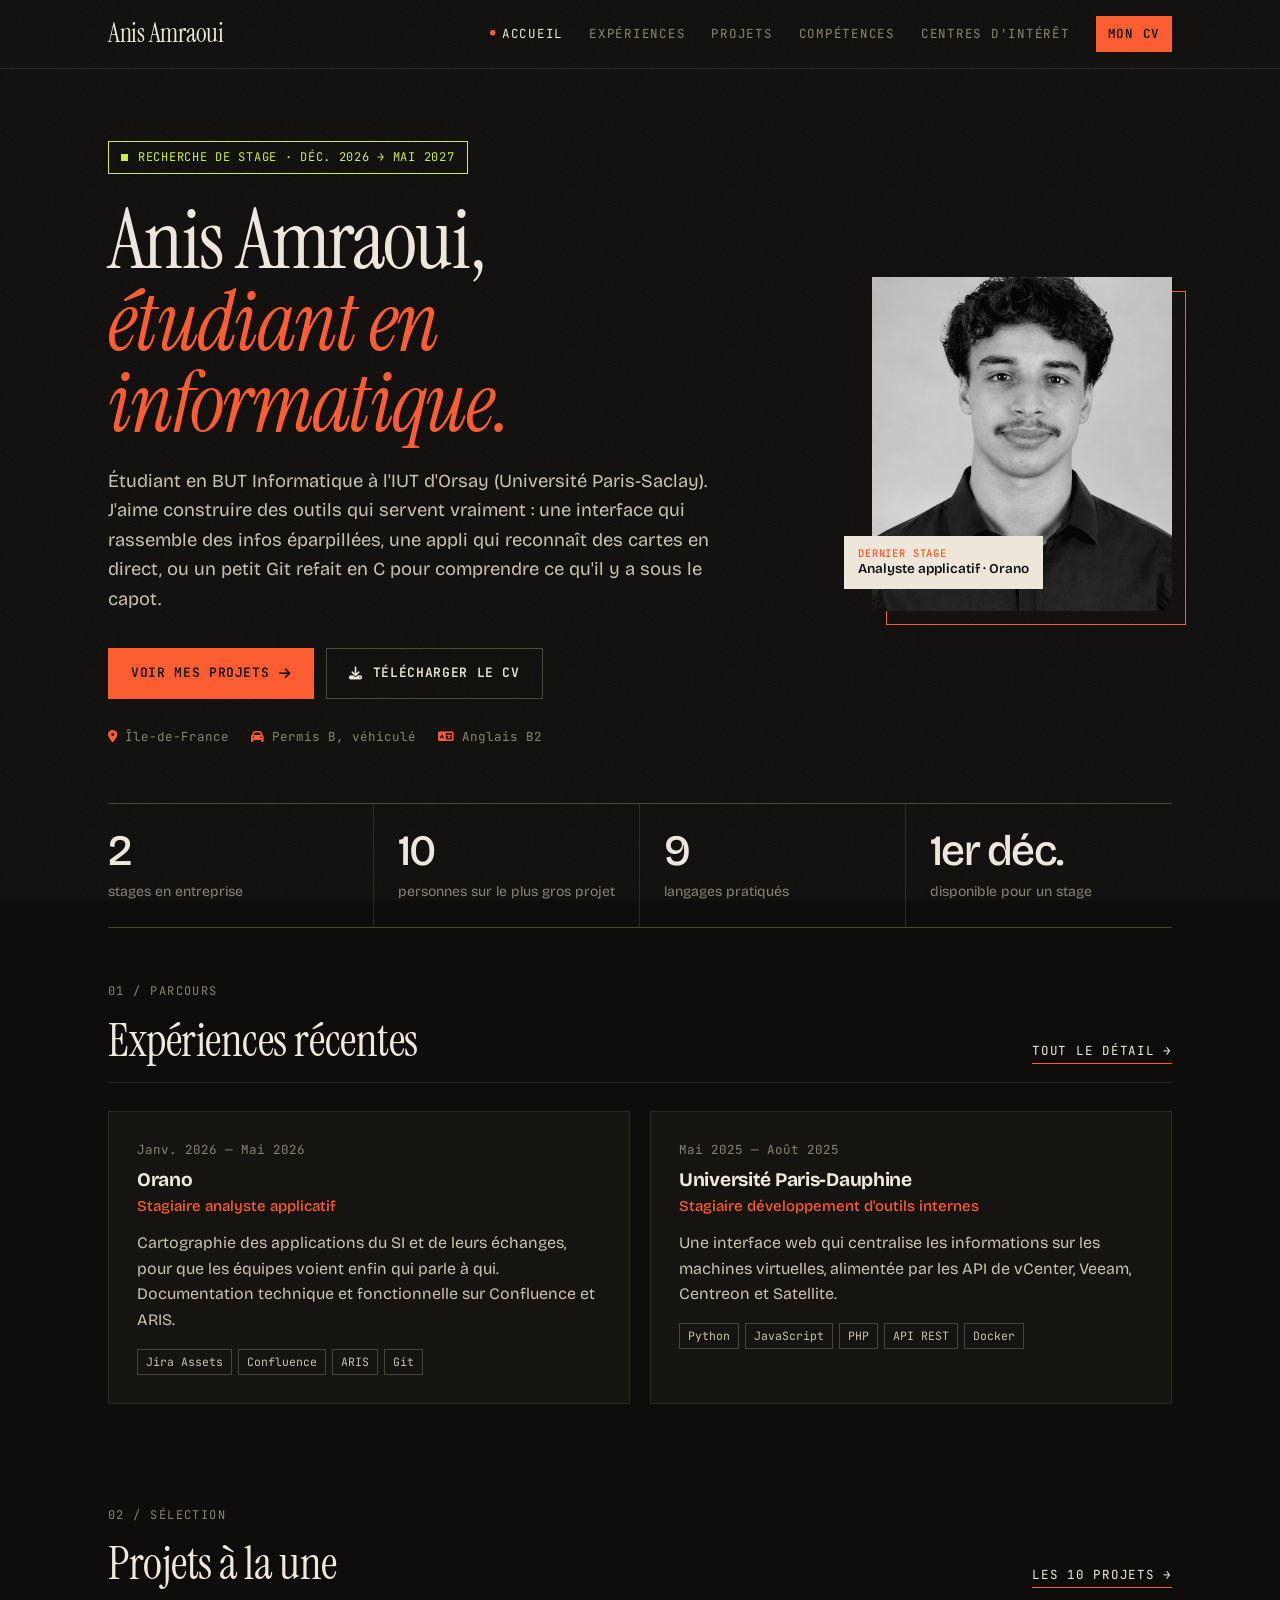
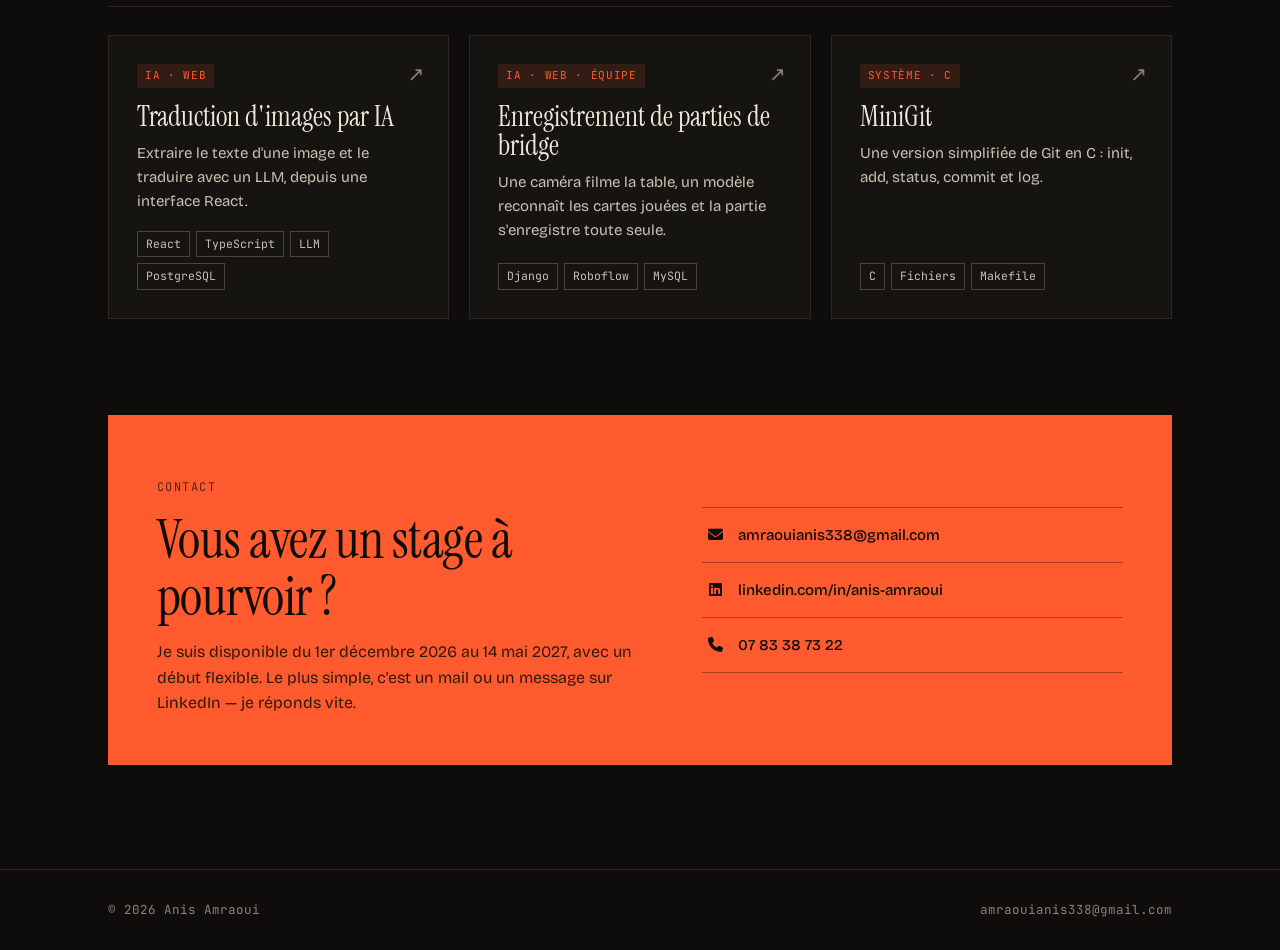
==== commit 5afc4b70: "Titre plus général" ====
--- a/index.html
+++ b/index.html
@@ -3,8 +3,8 @@
 <head>
   <meta charset="UTF-8">
   <meta name="viewport" content="width=device-width, initial-scale=1.0">
-  <title>Anis Amraoui — Développeur logiciel & web</title>
-  <meta name="description" content="Portfolio d'Anis Amraoui, étudiant en BUT Informatique à l'IUT d'Orsay. Recherche de stage en développement logiciel et web à partir de décembre 2026.">
+  <title>Anis Amraoui — Étudiant en informatique</title>
+  <meta name="description" content="Portfolio d'Anis Amraoui, étudiant en BUT Informatique à l'IUT d'Orsay. Recherche de stage à partir de décembre 2026.">
   <link rel="preconnect" href="https://fonts.googleapis.com">
   <link rel="preconnect" href="https://fonts.gstatic.com" crossorigin>
   <link href="https://fonts.googleapis.com/css2?family=Bricolage+Grotesque:opsz,wght@12..96,400;12..96,500;12..96,700;12..96,800&family=Instrument+Serif:ital@0;1&family=JetBrains+Mono:wght@400;600&display=swap" rel="stylesheet">
@@ -32,7 +32,7 @@
       <div class="container hero-grid">
         <div>
           <span class="badge">Recherche de stage · déc. 2026 → mai 2027</span>
-          <h1>Anis Amraoui,<br><span>développeur logiciel & web.</span></h1>
+          <h1>Anis Amraoui,<br><span>étudiant en informatique.</span></h1>
           <p class="lead">
             Étudiant en BUT Informatique à l'IUT d'Orsay (Université Paris-Saclay).
             J'aime construire des outils qui servent vraiment : une interface qui rassemble
